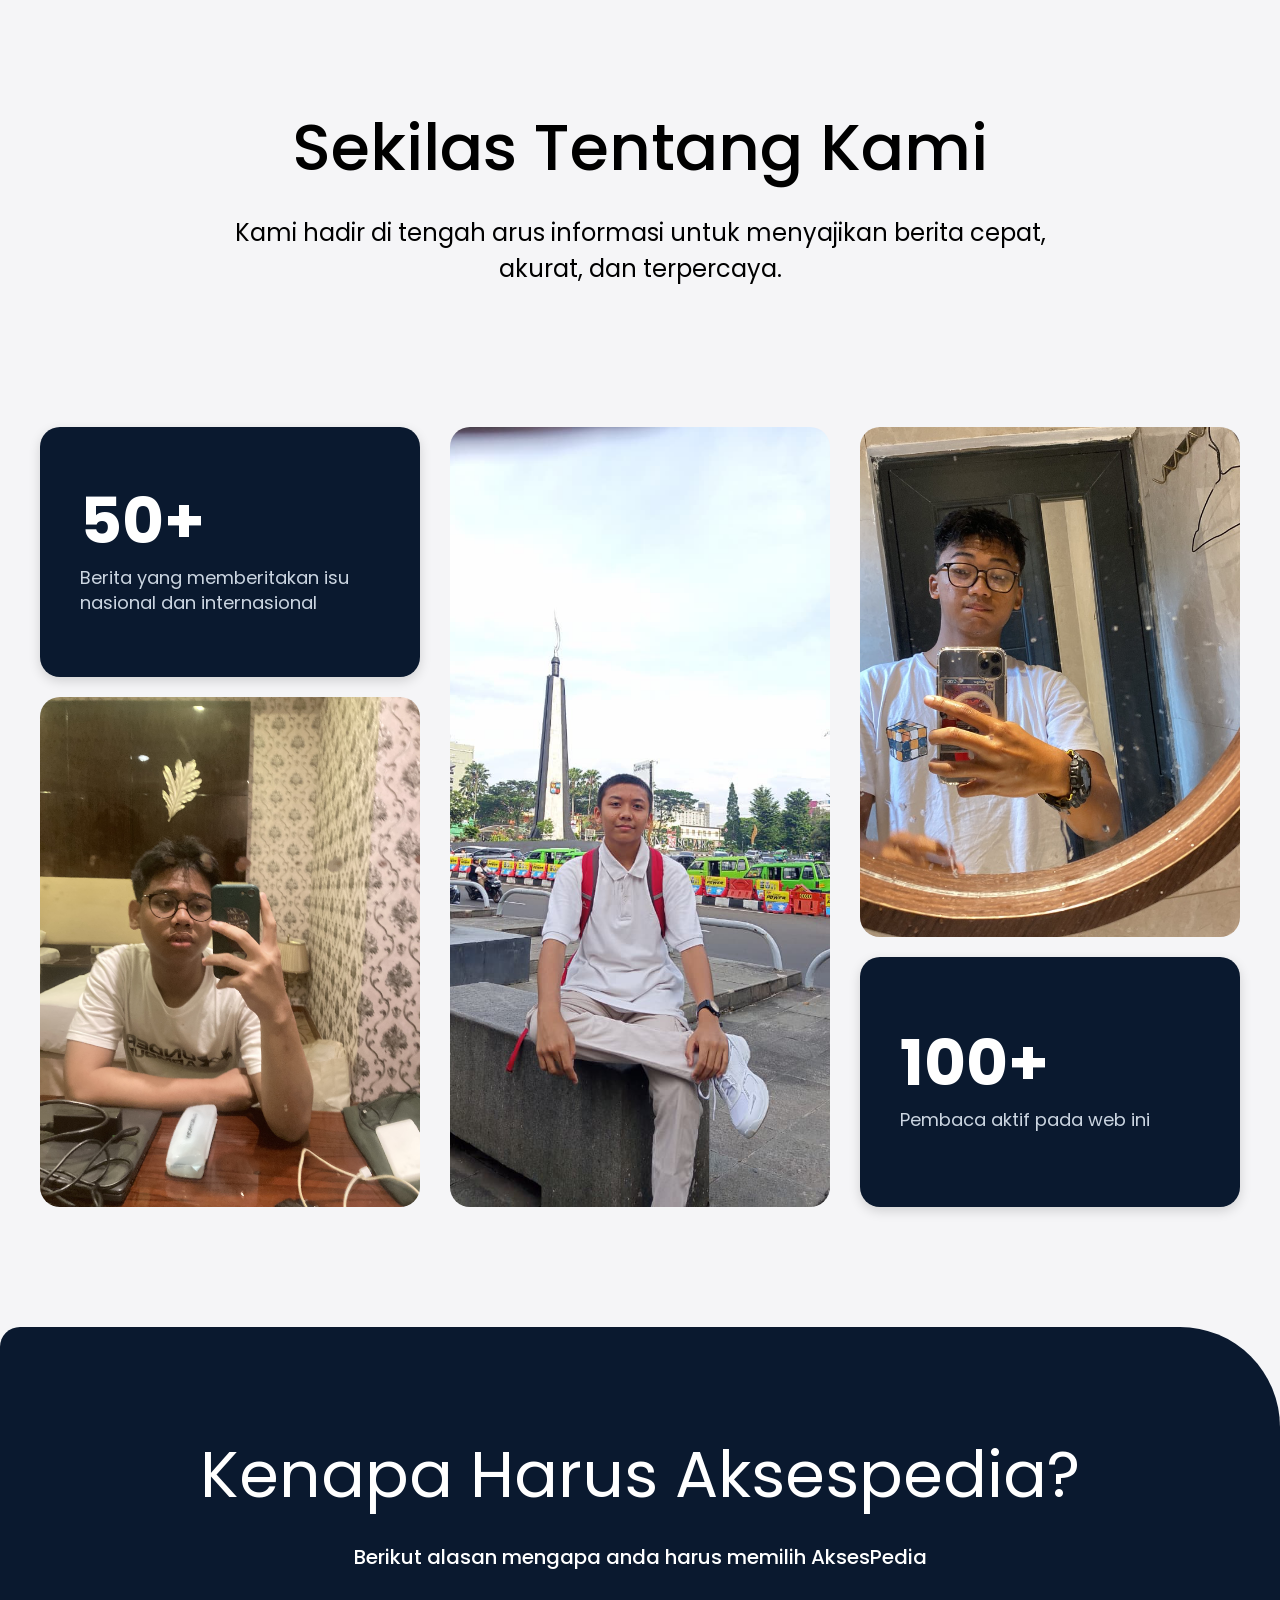
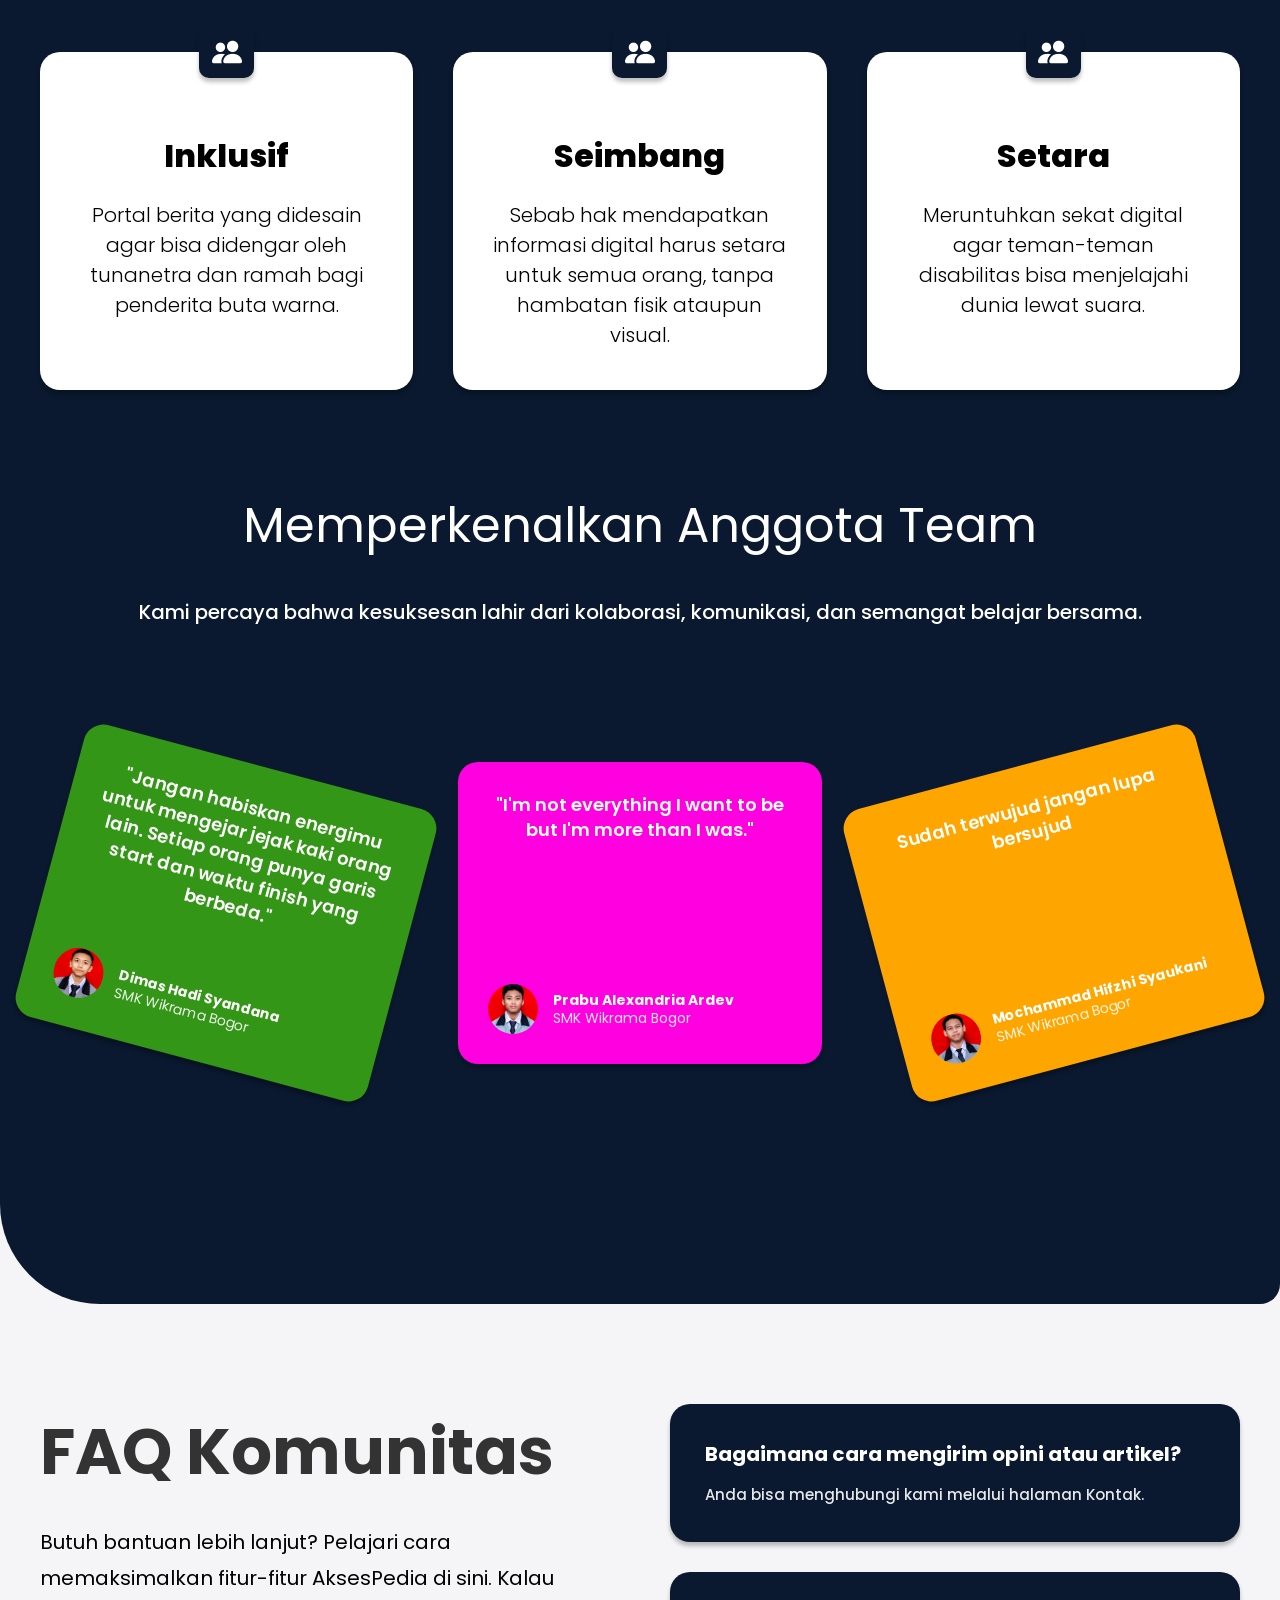
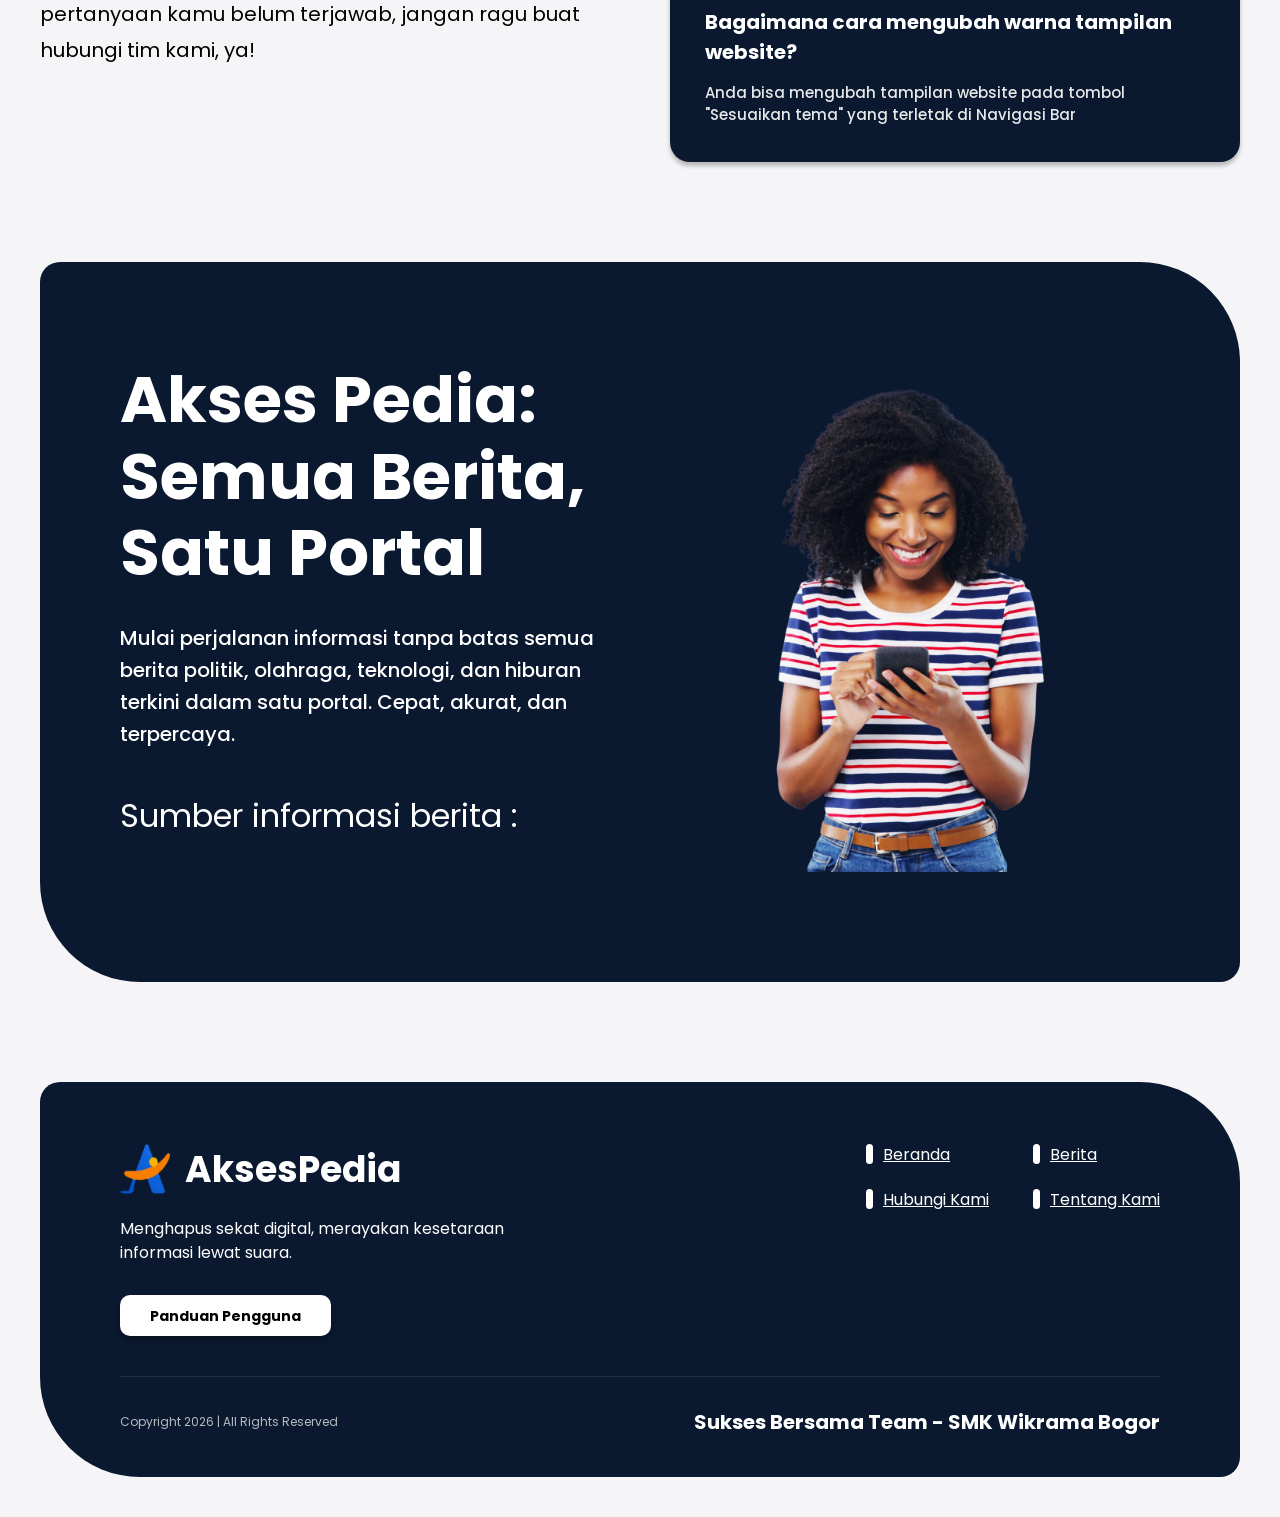
==== src/page/structure/about.html @ 5402512b "prabu-about" ====
<!DOCTYPE html>
<html lang="id">

<head>
    <meta name="viewport" content="width=device-width, initial-scale=1.0" />
    <meta charset="utf-8" />
    <title>Tentang Kami - AksesPedia</title>
    <meta name="viewport" content="width=device-width, initial-scale=1.0">

    <!-- Fonts -->
    <link rel="preconnect" href="https://fonts.googleapis.com">
    <link rel="preconnect" href="https://fonts.gstatic.com" crossorigin>
    <link href="https://fonts.googleapis.com/css2?family=Poppins:wght@300;400;500;600;700;800&display=swap" rel="stylesheet">
    <link rel="stylesheet" href="../../style/content/about.css" />
</head>

<body>

    <main class="about-container">

        <section class="hero-section">
            <h1 class="main-headline">Sekilas Tentang Kami</h1>
            <p class="main-tagline">Kami hadir di tengah arus informasi untuk menyajikan berita cepat, akurat, dan terpercaya.</p>
        </section>

        <!-- foto bento -->
    <div class="bento-grid">
        <div class="bento-item stat-card blue-bg card-50">
            <span class="stat-number">50+</span>
            <p class="stat-desc">Berita yang memberitakan isu nasional dan internasional</p>
         </div>

        <div class="bento-item img-card card-hifzhi">
            <img src="../../assets/hifzi-non-formal.png" alt="Foto Hifzhi">
        </div>

        <div class="bento-item img-card card-middle">
            <img src="../../assets/dimas-non-formal.png" alt="Foto Dimas">
        </div>

        <div class="bento-item img-card card-prabu">
            <img src="../../assets/prabu-non-formal.jpeg" alt="Foto Prabu">
        </div>

        <div class="bento-item stat-card blue-bg card-100">
            <span class="stat-number">100+</span>
            <p class="stat-desc">Pembaca aktif pada web ini</p>
        </div>
    </div>

        <!-- fitur -->
        <section class="features-section">
            <h2 class="section-title">Kenapa Harus Aksespedia?</h2>
            <p class="section-subtitle">Berikut alasan mengapa anda harus memilih AksesPedia</p>

            <div class="features-grid">
                <!-- Fitur 1 -->
                <article class="feature-card">
                    <div class="feature-icon icon-inclusif"></div>
                    <h3>Inklusif</h3>
                    <p>Portal berita yang didesain agar bisa didengar oleh tunanetra dan ramah bagi penderita buta
                        warna.</p>
                </article>

                <!-- Fitur 2 -->
                <article class="feature-card">
                    <div class="feature-icon icon-seimbang"></div>
                    <h3>Seimbang</h3>
                    <p>Sebab hak mendapatkan informasi digital harus setara untuk semua orang, tanpa hambatan fisik
                        ataupun visual.</p>
                </article>

                <!-- Fitur 3 -->
                <article class="feature-card">
                    <div class="feature-icon icon-setara"></div>
                    <h3>Setara</h3>
                    <p>Meruntuhkan sekat digital agar teman-teman disabilitas bisa menjelajahi dunia lewat suara.</p>
                </article>
            </div>

                <!-- post it notes -->
            <section class="team-quotes-section">
               <h2 class="quotes-heading">Memperkenalkan Anggota Team</h2>
                <p class="quotes-subheading">Kami percaya bahwa kesuksesan lahir dari kolaborasi, komunikasi, dan semangat
                belajar bersama.</p>

            <div class="quotes-container">
                <!-- Dimas -->
                <div class="quote-card card-green">
                    <p class="quote-text">"Jangan habiskan energimu untuk mengejar jejak kaki orang lain. Setiap orang
                        punya garis start dan waktu finish yang berbeda."</p>
                    <div class="profile-area">
                        <div class="circle-user">
                            <img src="../../assets/dimas-formal.png" alt="Foto Dimas Hadi Syandana">
                        </div>
                        <p class="profile-info"><strong>Dimas Hadi Syandana</strong><br><span>SMK Wikrama Bogor</span>
                        </p>
                    </div>
                </div>

                <!-- Prabu -->
                <div class="quote-card card-magenta">
                    <p class="quote-text">"I'm not everything I want to be but I'm more than I was."</p>
                    <div class="profile-area">
                        <div class="circle-user">
                            <img src="../../assets/prabu-formal.png" alt="Foto Prabu Alexandria Ardev">
                        </div>
                        <p class="profile-info"><strong>Prabu Alexandria Ardev</strong><br><span>SMK Wikrama
                                Bogor</span></p>
                    </div>
                </div>

                <!-- Hifzhi -->
                <div class="quote-card card-orange">
                    <p class="quote-text">Sudah terwujud jangan lupa bersujud</p>
                        <div class="profile-area">
                            <div class="circle-user">
                                 <img src="../../assets/hifzhi-formal.png" alt="Foto Mochammad Hifzhi Syaukani">
                            </div>
                            <p class="profile-info"><strong>Mochammad Hifzhi Syaukani</strong><br><span>SMK Wikrama Bogor</span></p>
                        </div>
                    </div>
                </div>
            </section>
        </section>

        <!-- FAQ -->
        <section class="faq-section">
            <div class="faq-intro">
                <h2 class="faq-title">FAQ Komunitas</h2>
                <p class="faq-desc">Butuh bantuan lebih lanjut? Pelajari cara memaksimalkan fitur-fitur AksesPedia di
                    sini. Kalau pertanyaan kamu belum terjawab, jangan ragu buat hubungi tim kami, ya!</p>
            </div>

            <div class="faq-list">
                <div class="faq-item">
                    <h3>Bagaimana cara mengirim opini atau artikel?</h3>
                    <p>Anda bisa menghubungi kami melalui halaman Kontak.</p>
                </div>
                <div class="faq-item">
                    <h3>Bagaimana cara mengubah warna tampilan website?</h3>
                    <p>Anda bisa mengubah tampilan website pada tombol "Sesuaikan tema" yang terletak di Navigasi Bar
                    </p>
                </div>
            </div>
        </section>

        <section class="cta-section">
            <div class="cta-content">
                <h2>Akses Pedia: Semua Berita, Satu Portal</h2>
                <p>Mulai perjalanan informasi tanpa batas semua berita politik, olahraga, teknologi, dan hiburan terkini
                    dalam satu portal. Cepat, akurat, dan terpercaya.</p>
                <p class="source-info">Sumber informasi berita :</p>
            </div>
            <div class="cta-image">
                <img class="image-woman-phone" src="../../assets/image.png" alt="Ilustrasi wanita memegang handphone">
            </div>
        </section>

        <!-- footer -->
        <footer class="footer-section">
            <div class="footer-top">
                <div class="footer-brand">
                    <div class="brand-title">
                        <img class="footer-logo" src="../../assets/logo/logo.png" alt="Logo AksesPedia">
                        <span>AksesPedia</span>
                    </div>
                    <p class="brand-tagline">Menghapus sekat digital, merayakan kesetaraan informasi lewat suara.</p>

                    <div class="guide-box">
                        <span class="guide-text">Panduan Pengguna</span>
                    </div>
                </div>

                <nav class="footer-links" aria-label="Footer Navigation">
                    <div class="link-item"><span class="bullet"></span><a href="#">Beranda</a></div>
                    <div class="link-item"><span class="bullet"></span><a href="#">Berita</a></div>
                    <div class="link-item"><span class="bullet"></span><a href="#">Hubungi Kami</a></div>
                    <div class="link-item"><span class="bullet"></span><a href="#">Tentang Kami</a></div>
                </nav>
            </div>

            <div class="footer-bottom">
                <p>Copyright 2026 | All Rights Reserved</p>
                <p class="school-tag">Sukses Bersama Team - SMK Wikrama Bogor</p>
            </div>
        </footer>

    </main>

</body>

</html>
---- src/style/content/about.css ----
* {
  box-sizing: border-box;
  margin: 0;
  padding: 0;
}

html,
body {
  font-family: "Poppins", sans-serif;
  background-color: #f5f5f7;
  color: #333333;
  overflow-x: hidden;
  scroll-behavior: smooth;
}

img {
  max-width: 100%;
  height: auto;
  display: block;
}


.about-container {
  width: 100%;
  max-width: 1440px;
  margin: 0 auto;
  padding: 0 40px;
  position: relative;
}

.hero-section {
  padding: 100px 0 60px;
  text-align: center;
}

.main-headline {
  font-size: 64px;
  font-weight: 500;
  color: #000000;
  margin-bottom: 20px;
}

.main-tagline {
  font-size: 24px;
  font-weight: 400;
  color: #000000;
  max-width: 850px;
  margin: 0 auto 60px;
  line-height: 1.5;
}

/* bento */

.team-intro-text {
  text-align: center;
  margin-bottom: 40px;
}

.team-intro-text h2 {
  font-size: 36px;
  font-weight: 600;
  color: #0a192f;
  line-height: 1.4;
}

.bento-item {
  border-radius: 20px;
  overflow: hidden;
  width: 100%;
  height: 100%;
}

.blue-bg {
  background-color: #0a192f;
  color: #ffffff;
}

.stat-card {
  display: flex;
  flex-direction: column;
  justify-content: center;
  gap: 12px;
  padding: 40px;
  box-shadow: 0px 4px 12px rgba(0, 0, 0, 0.15);
}

.stat-number {
  font-size: 64px;
  font-weight: 700;
  line-height: 1;
}

.stat-desc {
  font-size: 18px;
  font-weight: 400;
  line-height: 1.4;
  color: #cbd5e1;
}

.img-card img {
  width: 100%;
  height: 100%;
  object-fit: cover;
  display: block;
}

.bento-grid {
  display: grid;
  grid-template-columns: 1fr;
  gap: 20px;
  padding: 20px 0;
  max-width: 500px;
  margin: 0 auto 80px;
}

.bento-grid .bento-item {
  height: auto;
  min-height: 250px;
}

@media (min-width: 1024px) {
  .bento-grid {
    grid-template-columns: repeat(3, 1fr);
    grid-auto-rows: 240px; 
    gap: 30px;
    max-width: 1240px;
    margin: 0 auto 100px;
  }

  .card-50 {
    grid-column: 1;
    grid-row: 1;
  }

  .card-hifzhi {
    grid-column: 1;
    grid-row: 2 / span 2;
  }

  .card-middle {
    grid-column: 2;
    grid-row: 1 / span 3;
  }

  .card-prabu {
    grid-column: 3;
    grid-row: 1 / span 2;
    max-width: 395px;
    height: 377px;
  }

  .card-100 {
    grid-column: 3;
    grid-row: 2 / span 2;
    max-width: 395px;
    margin-top: auto; 
  }
}

.features-section {
  background-color: #0a192f;
  margin-left: -40px;
  margin-right: -40px;
  padding: 100px 40px;
  height: auto;
  color: #ffffff;
  text-align: center;
  border-radius: 20px 100px 20px 100px;
}

.section-title {
  font-size: 64px;
  font-weight: 400;
  margin-bottom: 20px;
}

.section-subtitle {
  font-size: 20px;
  font-weight: 500;
  margin-bottom: 80px;
}

.features-grid {
  display: grid;
  grid-template-columns: repeat(3, 1fr);
  gap: 40px;
  max-width: 1240px;
  margin: 0 auto;
}

.feature-card {
  background-color: #ffffff;
  color: #000000;
  border-radius: 20px;
  padding: 80px 40px 40px;
  position: relative;
  box-shadow: 0px 4px 4px rgba(0, 0, 0, 0.25);
}

.feature-icon {
  position: absolute;
  top: -26px;
  left: calc(50% - 27.5px);
  width: 55px;
  height: 52px;
  background-color: #0a192f;
  border-radius: 10px;
  box-shadow: 0px 4px 4px rgba(0, 0, 0, 0.25);
  background-image: url("../../assets/logo/people-logo.png");
  background-position: center;
  background-repeat: no-repeat;
  background-size: 30px 30px;
}

.feature-card h3 {
  font-size: 32px;
  font-weight: 800;
  margin-bottom: 20px;
}

.feature-card p {
  font-size: 20px;
  font-weight: 300;
  line-height: 1.5;
}

/* post it notes */
.team-quotes-section {
  padding: 100px 0;
  text-align: center;
}

.quotes-heading {
  font-size: 48px;
  font-weight: 400;
  margin-bottom: 20px;
}

.quotes-subheading {
  font-size: 20px;
  font-weight: 500;
  color: #ffffff;
  background-color: #0a192f;
  padding: 15px 30px;
  display: inline-block;
  border-radius: 10px;
  margin-bottom: 80px;
}

.quotes-container {
  display: flex;
  justify-content: center;
  gap: 50px;
  flex-wrap: wrap;
  padding: 40px 0;
}

.quote-card {
  width: 364px;
  height: 302px;
  border-radius: 20px;
  padding: 30px;
  box-shadow: 0px 4px 4px rgba(0, 0, 0, 0.25);
  display: flex;
  flex-direction: column;
  justify-content: space-between;
  color: #ffffff;
}

.card-green {
  background-color: #349616;
  transform: rotate(15deg);
}
.card-magenta {
  background-color: #ff00e1;
  transform: none;
}
.card-orange {
  background-color: #ffa500;
  transform: rotate(-15deg);
}

.quote-text {
  font-size: 18px;
  font-weight: 600;
  line-height: 1.4;
}

.profile-area {
  display: flex;
  align-items: center;
  gap: 15px;
  text-align: left;
}

.circle-user {
  width: 50px;
  height: 50px;
  border-radius: 50%;
  overflow: hidden;
  flex-shrink: 0;
}

.circle-user img {
  width: 100%;
  height: 100%;
  object-fit: cover;
}

.profile-info {
  font-size: 14px;
  line-height: 1.3;
}

.profile-info strong {
  font-weight: 700;
}
.profile-info span {
  font-weight: 400;
  opacity: 0.9;
}




.faq-section {
  display: grid;
  grid-template-columns: 1fr 1fr;
  gap: 60px;
  padding: 100px 0;
  align-items: start;
}

.faq-title {
  font-size: 64px;
  font-weight: 700;
  margin-bottom: 25px;
}

.faq-desc {
  font-size: 20px;
  font-weight: 400;
  color: #010101;
  line-height: 1.8;
}

.faq-list {
  display: flex;
  flex-direction: column;
  gap: 30px;
}

.faq-item {
  background-color: #0a192f;
  color: #ffffff;
  padding: 35px;
  border-radius: 20px;
  box-shadow: 0px 4px 4px rgba(0, 0, 0, 0.25);
}

.faq-item h3 {
  font-size: 20px;
  font-weight: 700;
  margin-bottom: 15px;
}

.faq-item p {
  font-size: 15px;
  font-weight: 500;
  opacity: 0.9;
  line-height: 1.5;
}

.cta-section {
  background-color: #0a192f;
  color: #ffffff;
  border-radius: 20px 100px 20px 100px;
  padding: 60px 80px;
  display: flex;
  align-items: center;
  justify-content: space-between;
  margin-bottom: 100px;
  gap: 40px;
}

.cta-content {
  flex: 1;
}

.cta-content h2 {
  font-size: 64px;
  font-weight: 700;
  margin-bottom: 30px;
  line-height: 1.2;
}

.cta-content p {
  font-size: 20px;
  font-weight: 500;
  line-height: 1.6;
  margin-bottom: 40px;
}

.source-info {
  font-size: 32px !important;
  font-weight: 400 !important;
}

.cta-image {
  flex-shrink: 0;
}

.image-woman-phone {
  width: 500px;
  height: 600px;
  object-fit: contain;
}

.footer-section {
  background-color: #0a192f;
  color: #ffffff;
  border-radius: 20px 100px 20px 100px;
  padding: 60px 80px 40px;
  margin-bottom: 40px;
}

.footer-top {
  display: flex;
  justify-content: space-between;
  align-items: flex-start;
  border-bottom: 1px solid rgba(255, 255, 255, 0.1);
  padding-bottom: 40px;
  margin-bottom: 30px;
  gap: 40px;
}

.footer-brand {
  max-width: 400px;
}

.brand-title {
  display: flex;
  align-items: center;
  gap: 15px;
  font-size: 36px;
  font-weight: 700;
  margin-bottom: 20px;
}

.footer-logo {
  width: 50px;
  height: 50px;
}

.brand-tagline {
  font-size: 16px;
  font-weight: 400;
  line-height: 1.5;
  margin-bottom: 30px;
}

.guide-box {
  background-color: #ffffff;
  color: #000000;
  padding: 8px 30px;
  border-radius: 10px;
  display: inline-block;
  box-shadow: 0px 4px 4px rgba(0, 0, 0, 0.25);
}

.guide-text {
  font-size: 14px;
  font-weight: 700;
}

.footer-links {
  display: grid;
  grid-template-columns: 1fr 1fr;
  gap: 20px 40px;
}

.link-item {
  display: flex;
  align-items: center;
  gap: 10px;
}

.bullet {
  width: 7px;
  height: 20px;
  background-color: #ffffff;
  border-radius: 5px;
  display: inline-block;
}

.footer-links a {
  color: #ffffff;
  text-decoration: underline;
  font-size: 16px;
  font-weight: 400;
  transition: opacity 0.2s;
}

.footer-links a:hover {
  opacity: 0.8;
}

.footer-bottom {
  display: flex;
  justify-content: space-between;
  align-items: center;
  font-size: 12px;
  font-weight: 400;
  color: rgba(255, 255, 255, 0.7);
}

.school-tag {
  font-size: 20px;
  font-weight: 700;
  color: #ffffff;
}

@media (max-width: 1024px) {
  .main-headline {
    font-size: 48px;
  }
  .section-title,
  .cta-content h2,
  .faq-title {
    font-size: 44px;
  }

  .features-grid {
    grid-template-columns: 1fr;
    gap: 60px;
  }
  .faq-section {
    grid-template-columns: 1fr;
    gap: 40px;
  }

  .cta-section {
    flex-direction: column;
    text-align: center;
    padding: 40px;
  }
  .image-woman-phone {
    width: 100%;
    max-width: 400px;
    height: auto;
  }

  .quotes-container {
    gap: 30px;
  }
  .quote-card {
    transform: none !important; 
  } 
}

@media (max-width: 768px) {
  .about-container {
    padding: 0 20px;
  }
  .hero-section {
    padding: 60px 0 30px;
  }

  .main-headline {
    font-size: 36px;
  }
  .main-tagline {
    font-size: 18px;
    margin-bottom: 40px;
  }

  .stat-number {
    font-size: 48px;
  }
  .stat-desc {
    font-size: 16px;
  }

  .section-title,
  .cta-content h2,
  .faq-title {
    font-size: 32px;
  }
  .team-intro-text h2 {
    font-size: 24px;
  }

  .quotes-heading {
    font-size: 28px;
  }
  .quotes-subheading {
    font-size: 16px;
  }

  .quote-card {
    width: 100%;
    height: auto;
    min-height: 250px;
  }

  .footer-top {
    flex-direction: column;
    align-items: stretch;
  }
  .footer-links {
    grid-template-columns: 1fr;
  }
  .footer-bottom {
    flex-direction: column;
    text-align: center;
    gap: 15px;
  }

  .cta-section,
  .footer-section {
    border-radius: 20px 50px 20px 50px;
    padding: 40px 20px;
  }
}
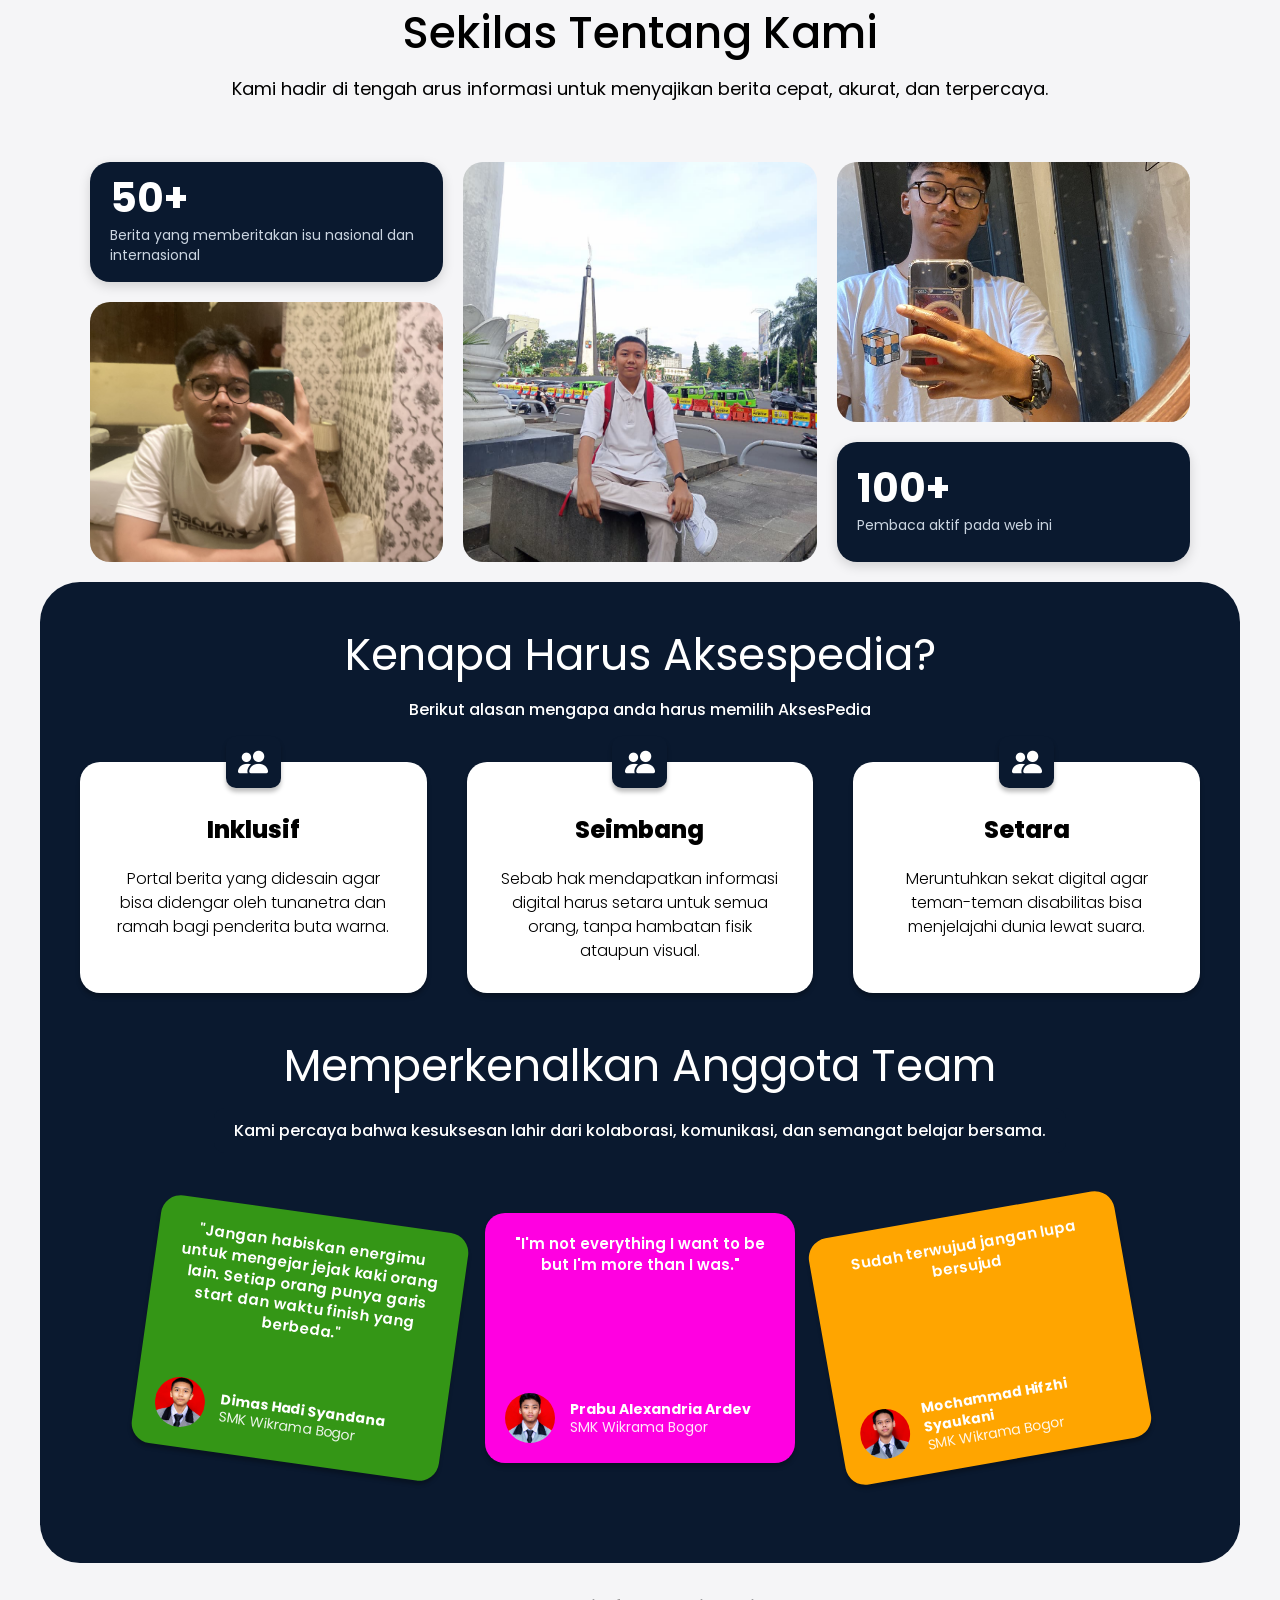
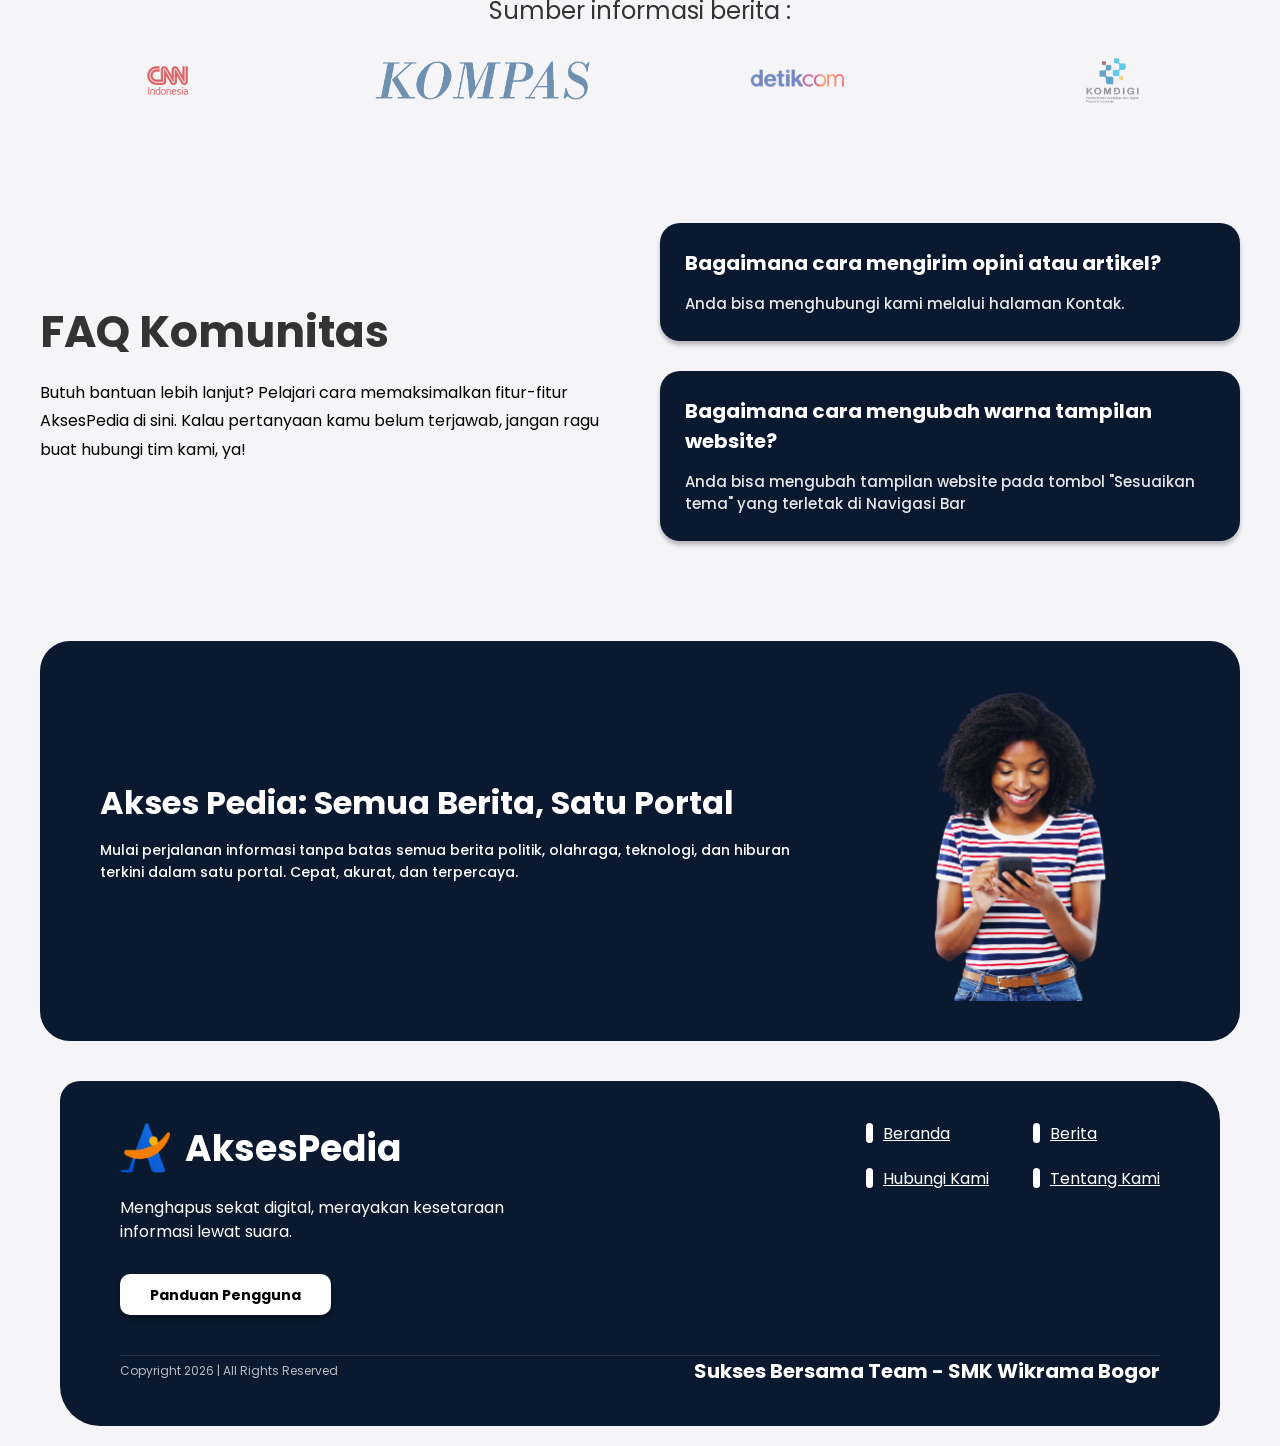
==== commit eb1f74f0: "revisi" ====
--- a/src/page/structure/about.html
+++ b/src/page/structure/about.html
@@ -1,5 +1,6 @@
 <!DOCTYPE html>
 <html lang="id">
+
 
 <head>
     <meta name="viewport" content="width=device-width, initial-scale=1.0" />
@@ -7,21 +8,27 @@
     <title>Tentang Kami - AksesPedia</title>
     <meta name="viewport" content="width=device-width, initial-scale=1.0">
 
+
     <!-- Fonts -->
     <link rel="preconnect" href="https://fonts.googleapis.com">
     <link rel="preconnect" href="https://fonts.gstatic.com" crossorigin>
     <link href="https://fonts.googleapis.com/css2?family=Poppins:wght@300;400;500;600;700;800&display=swap" rel="stylesheet">
+    <link rel="stylesheet" href="https://cdn.jsdelivr.net/npm/swiper@11/swiper-bundle.min.css" />
     <link rel="stylesheet" href="../../style/content/about.css" />
 </head>
 
+
 <body>
 
+
     <main class="about-container">
+
 
         <section class="hero-section">
             <h1 class="main-headline">Sekilas Tentang Kami</h1>
             <p class="main-tagline">Kami hadir di tengah arus informasi untuk menyajikan berita cepat, akurat, dan terpercaya.</p>
         </section>
+
 
         <!-- foto bento -->
     <div class="bento-grid">
@@ -30,28 +37,34 @@
             <p class="stat-desc">Berita yang memberitakan isu nasional dan internasional</p>
          </div>
 
+
         <div class="bento-item img-card card-hifzhi">
             <img src="../../assets/hifzi-non-formal.png" alt="Foto Hifzhi">
         </div>
 
+
         <div class="bento-item img-card card-middle">
             <img src="../../assets/dimas-non-formal.png" alt="Foto Dimas">
         </div>
 
+
         <div class="bento-item img-card card-prabu">
             <img src="../../assets/prabu-non-formal.jpeg" alt="Foto Prabu">
         </div>
+
 
         <div class="bento-item stat-card blue-bg card-100">
             <span class="stat-number">100+</span>
             <p class="stat-desc">Pembaca aktif pada web ini</p>
         </div>
     </div>
+
 
         <!-- fitur -->
         <section class="features-section">
             <h2 class="section-title">Kenapa Harus Aksespedia?</h2>
             <p class="section-subtitle">Berikut alasan mengapa anda harus memilih AksesPedia</p>
+
 
             <div class="features-grid">
                 <!-- Fitur 1 -->
@@ -62,6 +75,7 @@
                         warna.</p>
                 </article>
 
+
                 <!-- Fitur 2 -->
                 <article class="feature-card">
                     <div class="feature-icon icon-seimbang"></div>
@@ -70,6 +84,7 @@
                         ataupun visual.</p>
                 </article>
 
+
                 <!-- Fitur 3 -->
                 <article class="feature-card">
                     <div class="feature-icon icon-setara"></div>
@@ -78,11 +93,13 @@
                 </article>
             </div>
 
+
                 <!-- post it notes -->
             <section class="team-quotes-section">
                <h2 class="quotes-heading">Memperkenalkan Anggota Team</h2>
                 <p class="quotes-subheading">Kami percaya bahwa kesuksesan lahir dari kolaborasi, komunikasi, dan semangat
                 belajar bersama.</p>
+
 
             <div class="quotes-container">
                 <!-- Dimas -->
@@ -98,6 +115,7 @@
                     </div>
                 </div>
 
+
                 <!-- Prabu -->
                 <div class="quote-card card-magenta">
                     <p class="quote-text">"I'm not everything I want to be but I'm more than I was."</p>
@@ -110,6 +128,7 @@
                     </div>
                 </div>
 
+
                 <!-- Hifzhi -->
                 <div class="quote-card card-orange">
                     <p class="quote-text">Sudah terwujud jangan lupa bersujud</p>
@@ -123,6 +142,46 @@
                 </div>
             </section>
         </section>
+        
+
+        <section class="source-info-section">
+            <p class="source-info">Sumber informasi berita :</p>
+            
+            <!-- Swiper -->
+            <div class="swiper logo-swiper">
+                <div class="swiper-wrapper">
+                   
+                    <div class="swiper-slide">
+                        <img src="../../assets/logo/komdigi.png" alt="Logo Komdigi">
+                    </div>
+        
+                    <div class="swiper-slide">
+                        <img src="../../assets/logo/cnn.png" alt="Logo CNN">
+                    </div>
+                    
+                    <div class="swiper-slide">
+                        <img src="../../assets/logo/kompas.png" alt="Logo Kompas">
+                    </div>
+                   
+                    <div class="swiper-slide">
+                        <img src="../../assets/logo/detik.png" alt="Logo Detik">
+                    </div>
+                    <div class="swiper-slide">
+                        <img src="../../assets/logo/komdigi.png" alt="Logo Komdigi">
+                    </div>
+                    <div class="swiper-slide">
+                        <img src="../../assets/logo/cnn.png" alt="Logo CNN">
+                    </div>
+                    <div class="swiper-slide">
+                        <img src="../../assets/logo/kompas.png" alt="Logo Kompas">
+                    </div>
+                    <div class="swiper-slide">
+                        <img src="../../assets/logo/detik.png" alt="Logo Detik">
+                    </div>
+                </div>
+            </div>
+        </section>
+
 
         <!-- FAQ -->
         <section class="faq-section">
@@ -132,6 +191,7 @@
                     sini. Kalau pertanyaan kamu belum terjawab, jangan ragu buat hubungi tim kami, ya!</p>
             </div>
 
+
             <div class="faq-list">
                 <div class="faq-item">
                     <h3>Bagaimana cara mengirim opini atau artikel?</h3>
@@ -144,18 +204,19 @@
                 </div>
             </div>
         </section>
+
 
         <section class="cta-section">
             <div class="cta-content">
                 <h2>Akses Pedia: Semua Berita, Satu Portal</h2>
                 <p>Mulai perjalanan informasi tanpa batas semua berita politik, olahraga, teknologi, dan hiburan terkini
                     dalam satu portal. Cepat, akurat, dan terpercaya.</p>
-                <p class="source-info">Sumber informasi berita :</p>
             </div>
             <div class="cta-image">
                 <img class="image-woman-phone" src="../../assets/image.png" alt="Ilustrasi wanita memegang handphone">
             </div>
         </section>
+
 
         <!-- footer -->
         <footer class="footer-section">
@@ -167,10 +228,12 @@
                     </div>
                     <p class="brand-tagline">Menghapus sekat digital, merayakan kesetaraan informasi lewat suara.</p>
 
+
                     <div class="guide-box">
                         <span class="guide-text">Panduan Pengguna</span>
                     </div>
                 </div>
+
 
                 <nav class="footer-links" aria-label="Footer Navigation">
                     <div class="link-item"><span class="bullet"></span><a href="#">Beranda</a></div>
@@ -180,14 +243,42 @@
                 </nav>
             </div>
 
+
             <div class="footer-bottom">
                 <p>Copyright 2026 | All Rights Reserved</p>
                 <p class="school-tag">Sukses Bersama Team - SMK Wikrama Bogor</p>
             </div>
         </footer>
 
+
     </main>
-
+    <script src="https://cdn.jsdelivr.net/npm/swiper@11/swiper-bundle.min.js"></script>
+    <script>
+        const swiper = new Swiper('.logo-swiper', {
+            loop: true,
+            allowTouchMove: false, 
+            autoplay: {
+                delay: 0, 
+                disableOnInteraction: false,
+            },
+            speed: 5000, 
+            breakpoints: {
+                320: {
+                    slidesPerView: 2,
+                    spaceBetween: 30
+                },
+                768: {
+                    slidesPerView: 3,
+                    spaceBetween: 40
+                },
+                1024: {
+                    slidesPerView: 4,
+                    spaceBetween: 60
+                }
+            }
+        });
+    </script>
 </body>
 
+
 </html>
--- a/src/style/content/about.css
+++ b/src/style/content/about.css
@@ -521,105 +521,267 @@
   color: #ffffff;
 }
 
-@media (max-width: 1024px) {
+.source-info-section {
+  width: 100%;
+  max-width: 1200px;
+  margin: 0 auto;
+  text-align: center; 
+  padding: 30px 0 10px; 
+}
+
+.source-info {
+  font-size: 16px;
+  font-weight: 500;
+  color: #333333; 
+  margin-bottom: 20px;
+}
+
+.logo-section-container {
+  width: 100%;
+  max-width: 1200px;
+  margin: 0 auto;
+  text-align: center;
+  padding: 20px 0;
+}
+
+.logo-swiper {
+  width: 100%;
+  padding: 10px 0;
+  overflow: hidden; 
+}
+
+.logo-swiper .swiper-slide {
+  display: flex;
+  justify-content: center;
+  align-items: center;
+  opacity: 0.6;
+  transition: opacity 0.3s ease;
+}
+
+.logo-swiper .swiper-slide:hover {
+  opacity: 1;
+}
+
+.logo-swiper .swiper-slide img {
+  max-height: 45px; 
+  width: auto;
+  object-fit: contain;
+}
+
+@media (min-width: 1024px) {
+  .viewport-section {
+    height: 100vh;
+    min-height: 100vh;
+    display: flex;
+    flex-direction: column;
+    justify-content: center;
+    align-items: center;
+    padding: 40px !important; 
+    box-sizing: border-box;
+    overflow: hidden; 
+  }
+
+  .hero-section {
+    padding: 0 0 20px 0; 
+  }
+
   .main-headline {
-    font-size: 48px;
-  }
-  .section-title,
-  .cta-content h2,
+    font-size: 44px; 
+    margin-bottom: 10px;
+  }
+
+  .main-tagline {
+    font-size: 18px; 
+    margin-bottom: 20px;
+  }
+
+  .bento-grid {
+    grid-template-columns: repeat(3, 1fr);
+    grid-auto-rows: 120px;
+    gap: 20px;
+    max-width: 1100px;
+    margin: 0 auto;
+  }
+
+  .bento-grid .bento-item {
+    min-height: auto; 
+  }
+
+  .stat-card {
+    padding: 20px; 
+    gap: 8px;
+  }
+
+  .stat-number {
+    font-size: 40px; 
+  }
+
+  .stat-desc {
+    font-size: 14px;
+  }
+
+  .card-50 { grid-column: 1; grid-row: 1; }
+  .card-hifzhi { grid-column: 1; grid-row: 2 / span 2; }
+  .card-middle { grid-column: 2; grid-row: 1 / span 3; }
+  .card-prabu { 
+    grid-column: 3; 
+    grid-row: 1 / span 2; 
+    max-width: 100%; 
+    height: 100%; 
+  }
+  .card-100 { 
+    grid-column: 3; 
+    grid-row: 3; 
+    max-width: 100%; 
+    margin-top: 0; 
+  }
+
+  .features-section {
+    margin-left: 0;
+    margin-right: 0;
+    padding: 40px !important;
+    border-radius: 40px; 
+  }
+
+  .section-title {
+    font-size: 44px; 
+    margin-bottom: 10px;
+  }
+
+  .section-subtitle {
+    font-size: 16px;
+    margin-bottom: 40px; 
+  }
+
+  .feature-card {
+    padding: 50px 30px 30px; 
+  }
+
+  .feature-card h3 {
+    font-size: 24px;
+  }
+
+  .feature-card p {
+    font-size: 16px;
+  }
+
+  .team-quotes-section {
+    padding: 40px 0 !important;
+  }
+
+  .quotes-heading {
+    font-size: 44px;
+    margin-bottom: 10px;
+  }
+
+  .quotes-subheading {
+    font-size: 16px;
+    margin-bottom: 40px; 
+    padding: 10px 20px;
+  }
+
+  .quotes-container {
+    gap: 30px;
+    padding: 20px 0;
+  }
+
+  .quote-card {
+    width: 310px; 
+    height: 250px; 
+    padding: 20px;
+  }
+  .card-green { transform: rotate(8deg); }
+  .card-magenta { transform: none; }
+  .card-orange { transform: rotate(-10deg); }
+
+  .quote-text {
+    font-size: 15px;
+  }
+
+  .faq-section {
+    grid-template-columns: 1fr 1fr;
+    gap: 40px;
+    align-items: center;
+    max-width: 1240px;
+    margin: 0 auto;
+  }
+
   .faq-title {
     font-size: 44px;
-  }
-
-  .features-grid {
-    grid-template-columns: 1fr;
-    gap: 60px;
-  }
-  .faq-section {
-    grid-template-columns: 1fr;
-    gap: 40px;
+    margin-bottom: 15px;
+  }
+
+  .faq-desc {
+    font-size: 16px;
+  }
+
+  .faq-item {
+    padding: 25px;
   }
 
   .cta-section {
-    flex-direction: column;
-    text-align: center;
-    padding: 40px;
-  }
+  background-color: #0a192f;
+  color: #ffffff;
+  border-radius: 30px; 
+  padding: 40px 60px;
+  display: flex;
+  align-items: center;
+  justify-content: space-between;
+  gap: 40px;
+  max-width: 1240px;
+  width: 100%;
+  margin: 0 auto 40px;
+}
+
+  .cta-content h2 {
+    font-size: 44px;
+    margin-bottom: 20px;
+  }
+
+  .cta-content p {
+    font-size: 16px;
+    margin-bottom: 20px;
+  }
+
+  .source-info {
+    font-size: 24px !important;
+  }
+
+  
   .image-woman-phone {
+  width: auto;
+  height: 320px; 
+  object-fit: contain;
+  }
+
+  .cta-content h2 {
+  font-size: 32px;
+  margin-bottom: 15px;
+  line-height: 1.3;
+  }
+
+  .cta-content p {
+  font-size: 14px;
+  margin-bottom: 15px;
+  }
+
+  .footer-section {
+  background-color: #0a192f;
+  color: #ffffff;
+  max-width: 1200px;       
+  width: calc(100% - 40px); 
+  margin: 0 auto 20px;      
+  border-radius: 20px 40px 20px 40px; 
+  padding: 40px 60px;
+  box-sizing: border-box;
+  }
+
+  .footer-top {
     width: 100%;
-    max-width: 400px;
-    height: auto;
-  }
-
-  .quotes-container {
-    gap: 30px;
-  }
-  .quote-card {
-    transform: none !important; 
-  } 
-}
-
-@media (max-width: 768px) {
-  .about-container {
-    padding: 0 20px;
-  }
-  .hero-section {
-    padding: 60px 0 30px;
-  }
-
-  .main-headline {
-    font-size: 36px;
-  }
-  .main-tagline {
-    font-size: 18px;
-    margin-bottom: 40px;
-  }
-
-  .stat-number {
-    font-size: 48px;
-  }
-  .stat-desc {
-    font-size: 16px;
-  }
-
-  .section-title,
-  .cta-content h2,
-  .faq-title {
-    font-size: 32px;
-  }
-  .team-intro-text h2 {
-    font-size: 24px;
-  }
-
-  .quotes-heading {
-    font-size: 28px;
-  }
-  .quotes-subheading {
-    font-size: 16px;
-  }
-
-  .quote-card {
+    margin-bottom: 0;
+  }
+  
+  .footer-bottom {
     width: 100%;
-    height: auto;
-    min-height: 250px;
-  }
-
-  .footer-top {
-    flex-direction: column;
-    align-items: stretch;
-  }
-  .footer-links {
-    grid-template-columns: 1fr;
-  }
-  .footer-bottom {
-    flex-direction: column;
-    text-align: center;
-    gap: 15px;
-  }
-
-  .cta-section,
-  .footer-section {
-    border-radius: 20px 50px 20px 50px;
-    padding: 40px 20px;
   }
 }
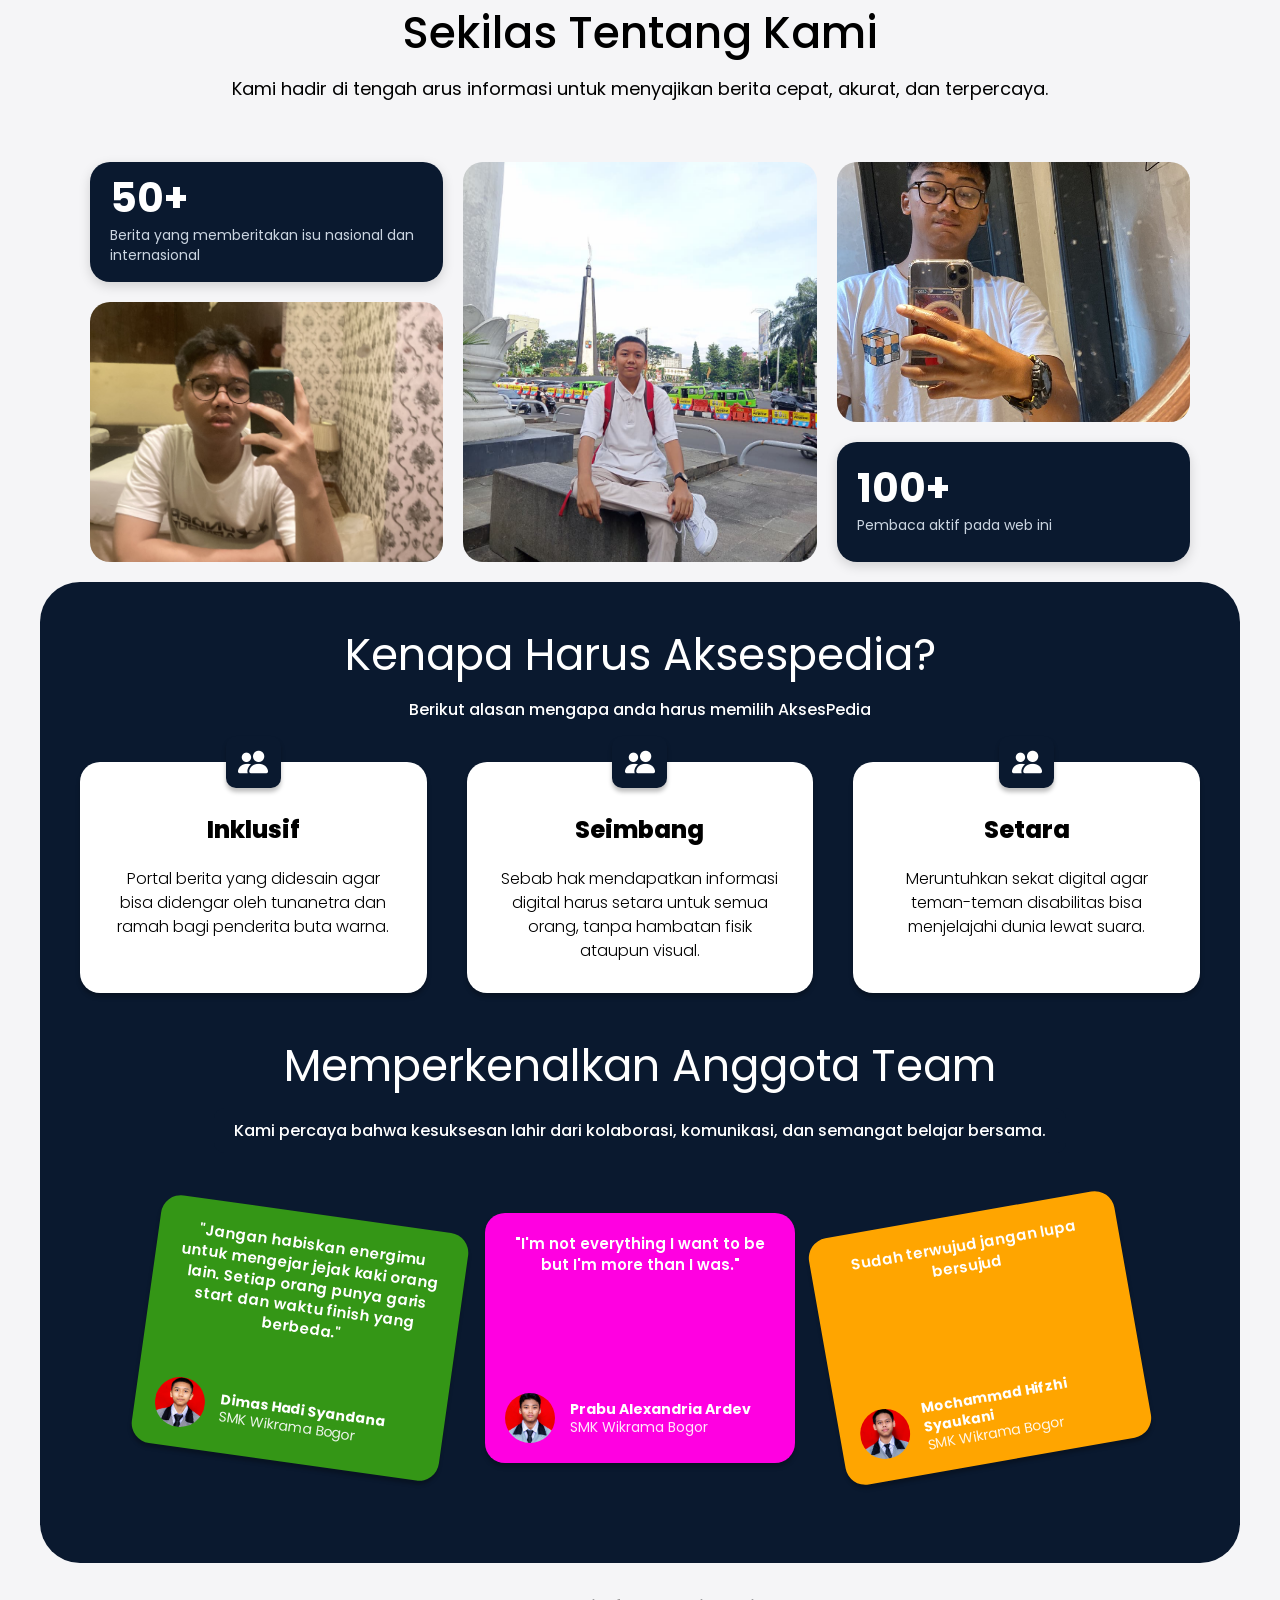
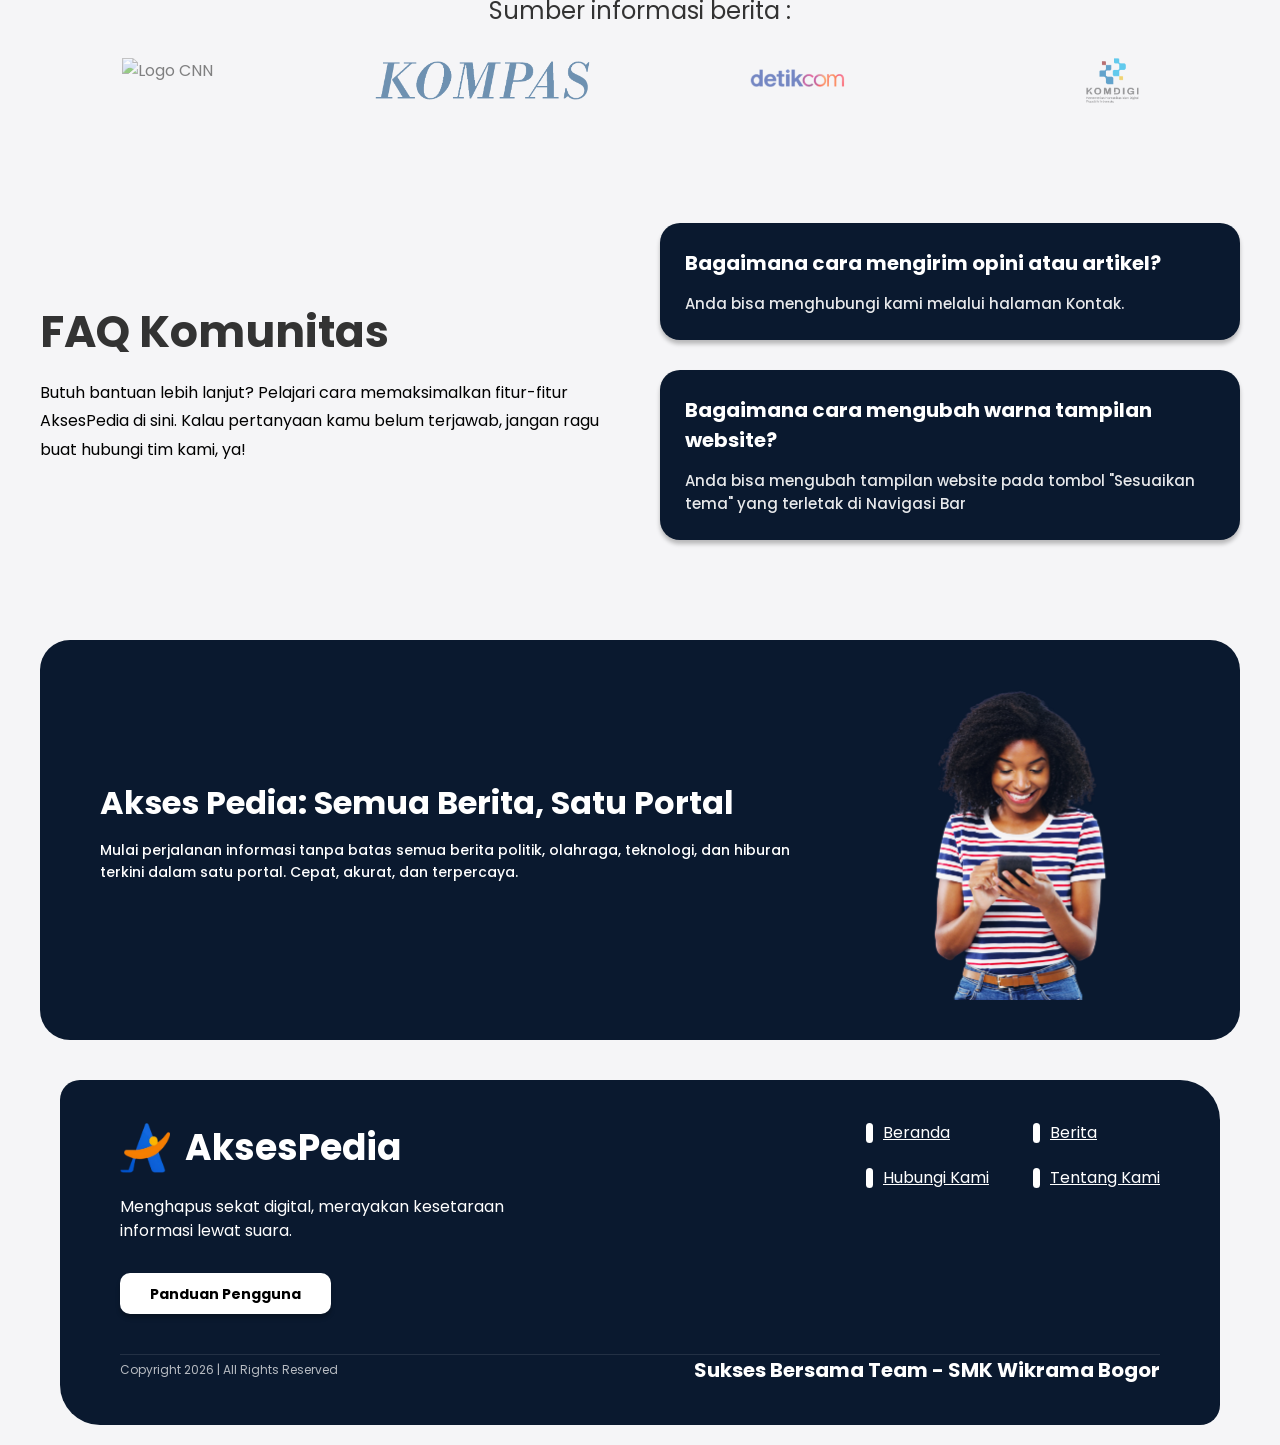
==== commit 6f82704a: "revisi" ====
--- a/src/page/structure/about.html
+++ b/src/page/structure/about.html
@@ -168,9 +168,6 @@
                     </div>
                     <div class="swiper-slide">
                         <img src="../../assets/logo/komdigi.png" alt="Logo Komdigi">
-                    </div>
-                    <div class="swiper-slide">
-                        <img src="../../assets/logo/cnn.png" alt="Logo CNN">
                     </div>
                     <div class="swiper-slide">
                         <img src="../../assets/logo/kompas.png" alt="Logo Kompas">
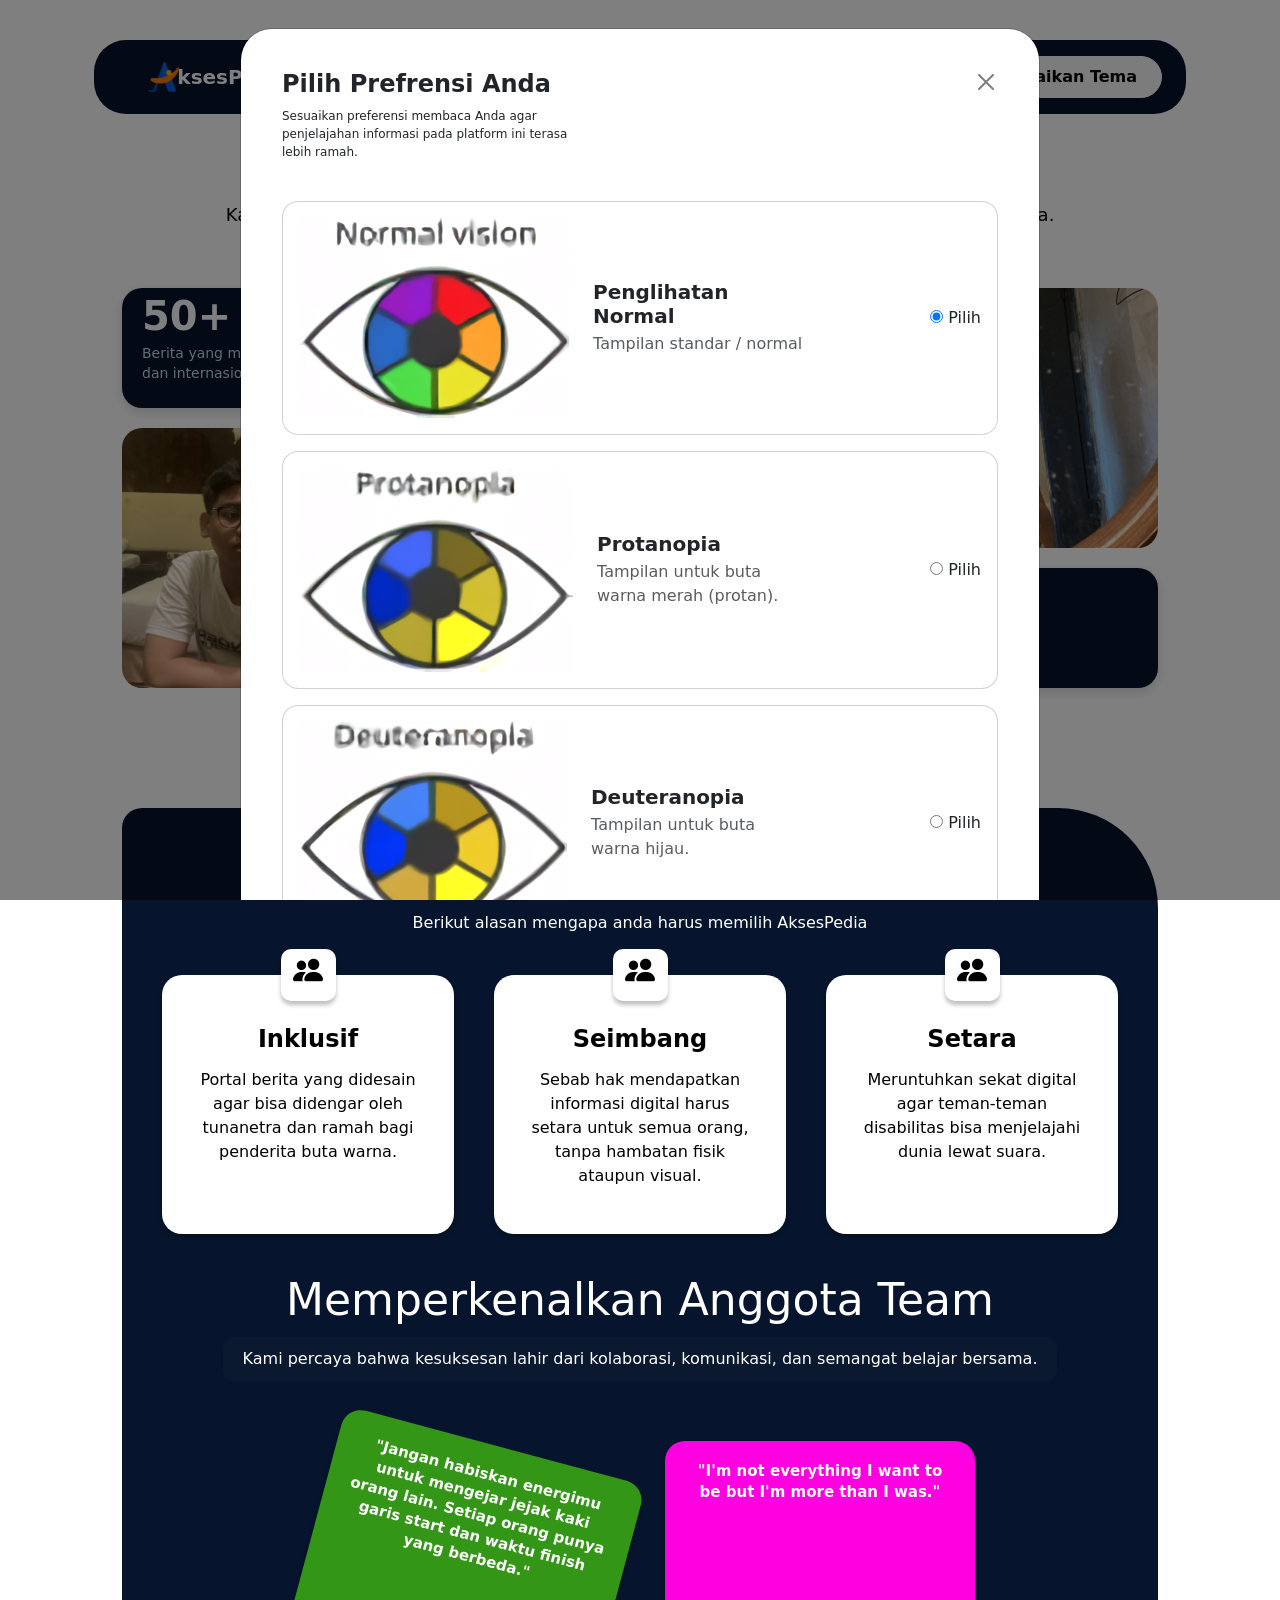
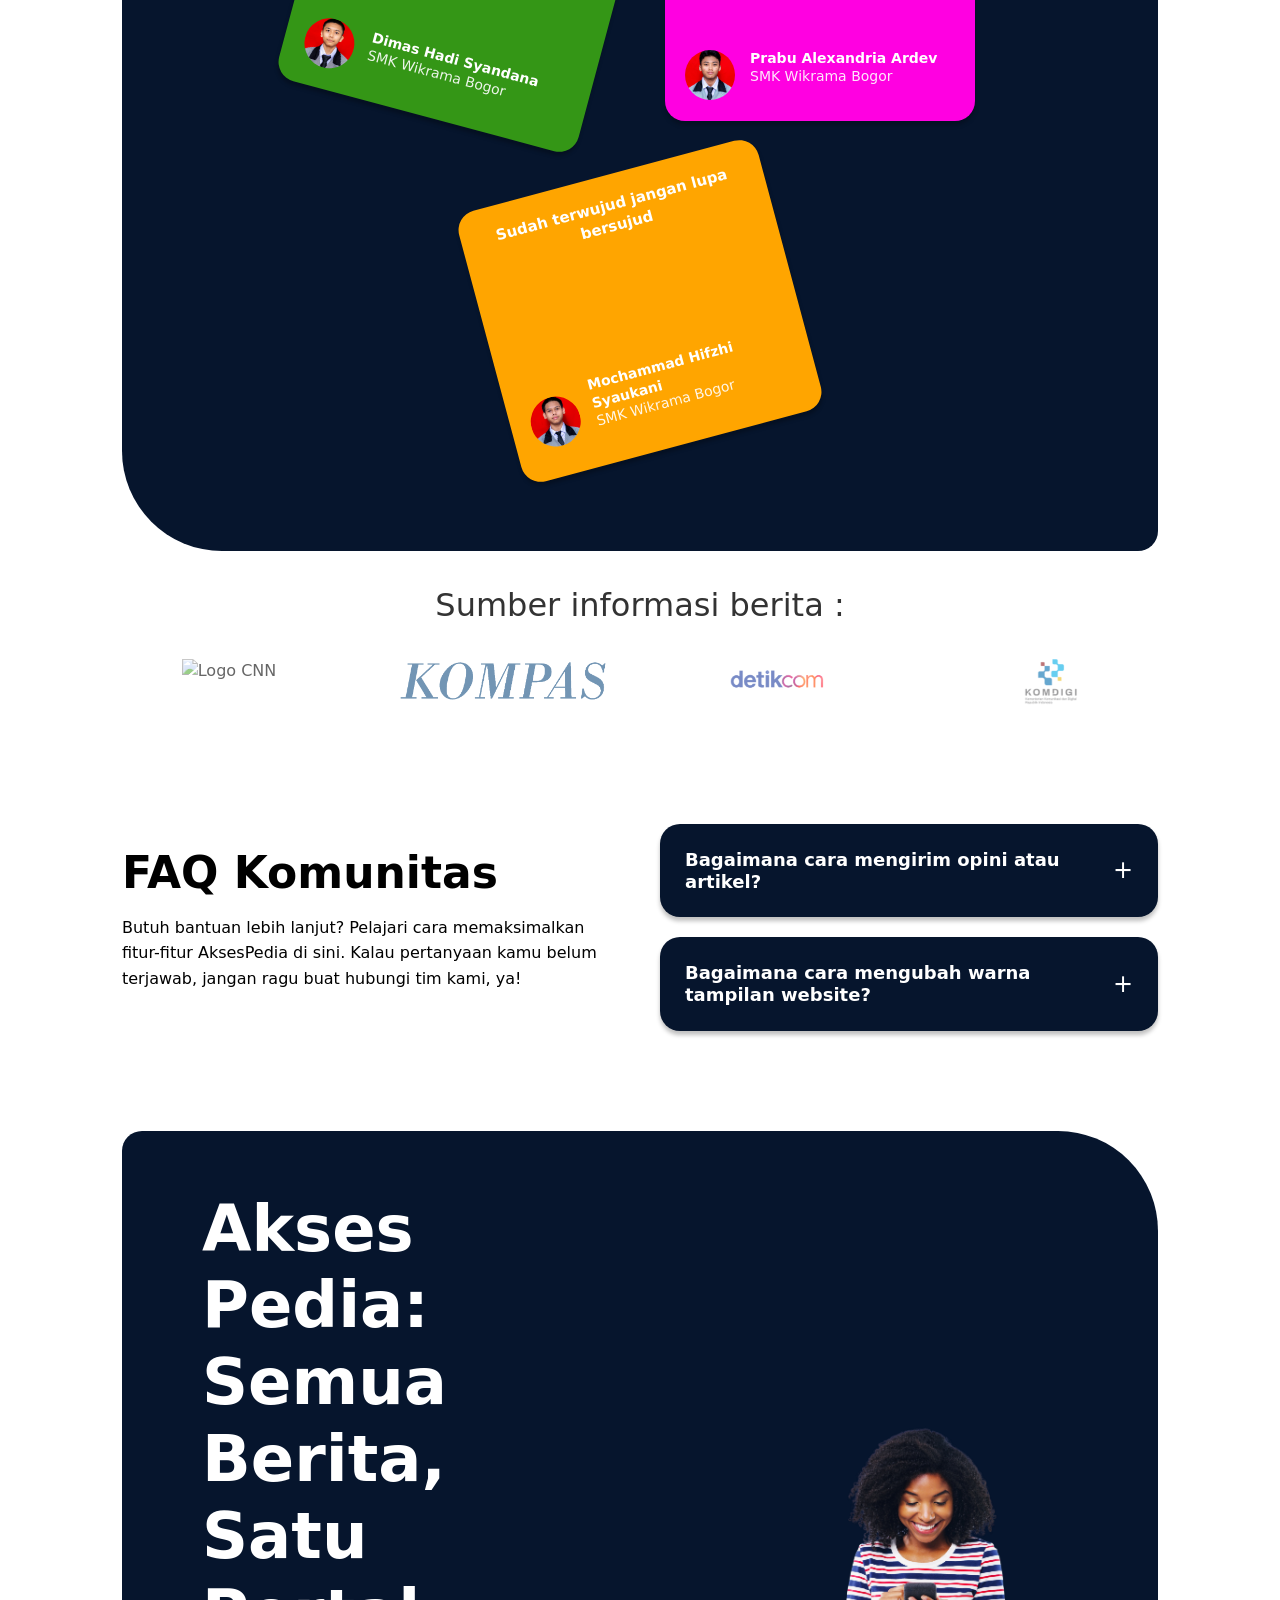
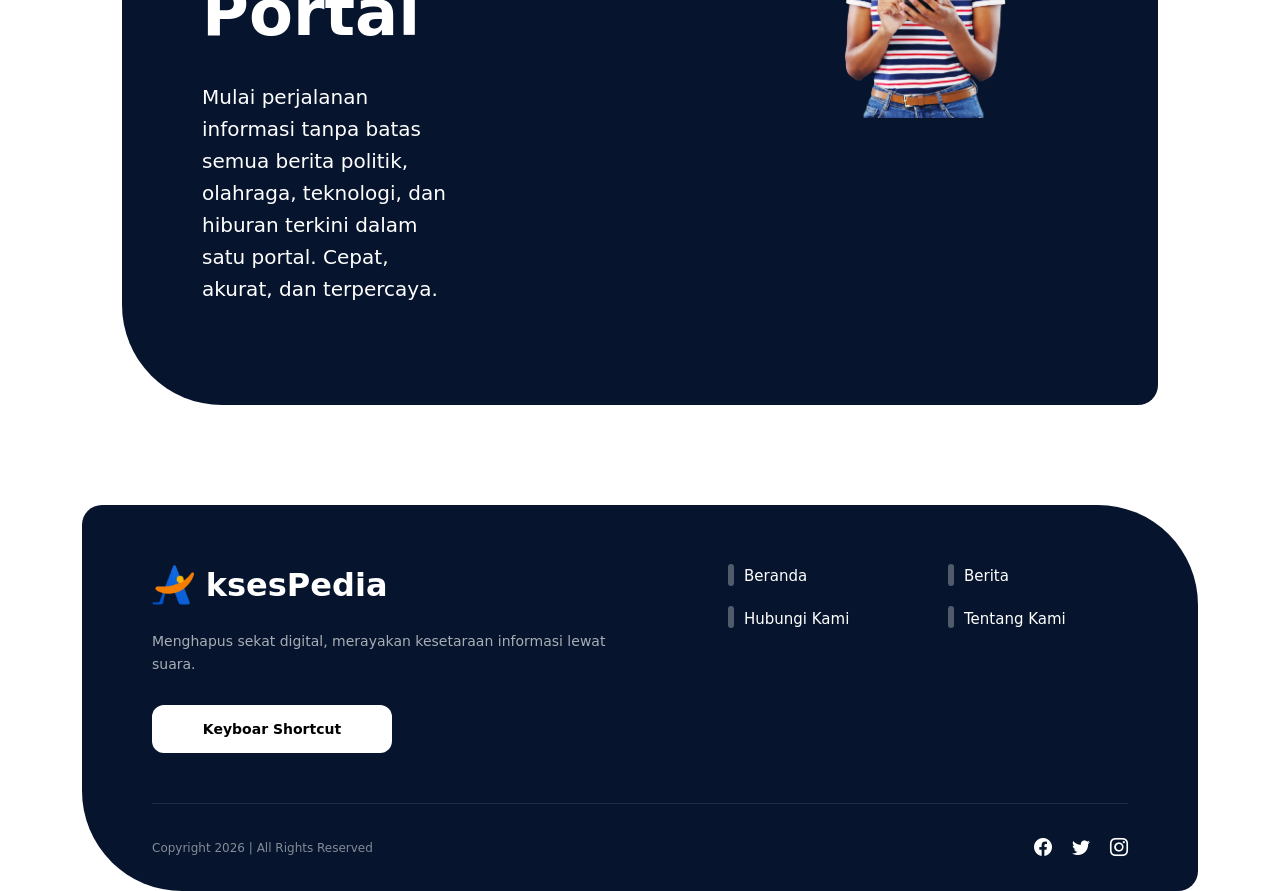
==== commit 1c05d17e: "QUEST: Dimas finishing tahap awal about" ====
--- a/src/page/structure/about.html
+++ b/src/page/structure/about.html
@@ -1,264 +1,73 @@
 <!DOCTYPE html>
 <html lang="id">
-
 
 <head>
     <meta name="viewport" content="width=device-width, initial-scale=1.0" />
     <meta charset="utf-8" />
+    <meta name="description" content="AksesPedia — Platform berita inklusif berbasis suara untuk semua kalangan.">
+    <link rel="icon" href="/src/assets/logo/logo.png">
     <title>Tentang Kami - AksesPedia</title>
-    <meta name="viewport" content="width=device-width, initial-scale=1.0">
-
 
     <!-- Fonts -->
     <link rel="preconnect" href="https://fonts.googleapis.com">
     <link rel="preconnect" href="https://fonts.gstatic.com" crossorigin>
-    <link href="https://fonts.googleapis.com/css2?family=Poppins:wght@300;400;500;600;700;800&display=swap" rel="stylesheet">
+    <link href="https://fonts.googleapis.com/css2?family=Poppins:wght@300;400;500;600;700;800&display=swap"
+        rel="stylesheet">
     <link rel="stylesheet" href="https://cdn.jsdelivr.net/npm/swiper@11/swiper-bundle.min.css" />
-    <link rel="stylesheet" href="../../style/content/about.css" />
+    <link rel="stylesheet" href="https://cdn.jsdelivr.net/npm/bootstrap-icons@1.13.1/font/bootstrap-icons.min.css">
+    <link rel="stylesheet" href="/src/style/page/about.css" />
+
+    <!-- CSS global -->
+    <link rel="stylesheet" href="/src/style/global.css">
+    <!-- CSS navbar -->
+    <link rel="stylesheet" href="/src/style/components/navbar.css">
+    <!-- CSS footer -->
+    <link rel="stylesheet" href="/src/style/components/footer.css">
+
+    <!-- CDN bootstrap -->
+    <link href="https://cdn.jsdelivr.net/npm/bootstrap@5.3.8/dist/css/bootstrap.min.css" rel="stylesheet"
+        integrity="sha384-sRIl4kxILFvY47J16cr9ZwB07vP4J8+LH7qKQnuqkuIAvNWLzeN8tE5YBujZqJLB" crossorigin="anonymous">
 </head>
 
 
-<body>
+<body class="container-sm">
+    <header class="container-sm">
+        <navbar id="navbar" class="container-sm"></navbar>
+    </header>
+
+    <main class="about-container" id="main"></main>
+
+    <!-- footer -->
+    <footer id="footer" class=""></footer>
 
 
-    <main class="about-container">
+    <!-- JS footer -->
+    <script src="/src/page/components/footer.js"></script>
+    <!-- JS navbar -->
+    <script src="/src/page/components/navbar.js"></script>
+    <!-- JS content -->
+    <script src="/src/page/content/about.js"></script>
 
+    <!-- SCRIPT modal preferensi -->
+    <script src="/src/js/modalSurvei.js"></script>
+    <!-- SCRIPT keyboard shortcut -->
+    <script src="/src/js/keyboardShortcut.js"></script>
 
-        <section class="hero-section">
-            <h1 class="main-headline">Sekilas Tentang Kami</h1>
-            <p class="main-tagline">Kami hadir di tengah arus informasi untuk menyajikan berita cepat, akurat, dan terpercaya.</p>
-        </section>
+    <!-- CDN script bootstrap -->
+    <script src="https://cdn.jsdelivr.net/npm/bootstrap@5.3.8/dist/js/bootstrap.bundle.min.js"
+        integrity="sha384-FKyoEForCGlyvwx9Hj09JcYn3nv7wiPVlz7YYwJrWVcXK/BmnVDxM+D2scQbITxI"
+        crossorigin="anonymous"></script>
 
-
-        <!-- foto bento -->
-    <div class="bento-grid">
-        <div class="bento-item stat-card blue-bg card-50">
-            <span class="stat-number">50+</span>
-            <p class="stat-desc">Berita yang memberitakan isu nasional dan internasional</p>
-         </div>
-
-
-        <div class="bento-item img-card card-hifzhi">
-            <img src="../../assets/hifzi-non-formal.png" alt="Foto Hifzhi">
-        </div>
-
-
-        <div class="bento-item img-card card-middle">
-            <img src="../../assets/dimas-non-formal.png" alt="Foto Dimas">
-        </div>
-
-
-        <div class="bento-item img-card card-prabu">
-            <img src="../../assets/prabu-non-formal.jpeg" alt="Foto Prabu">
-        </div>
-
-
-        <div class="bento-item stat-card blue-bg card-100">
-            <span class="stat-number">100+</span>
-            <p class="stat-desc">Pembaca aktif pada web ini</p>
-        </div>
-    </div>
-
-
-        <!-- fitur -->
-        <section class="features-section">
-            <h2 class="section-title">Kenapa Harus Aksespedia?</h2>
-            <p class="section-subtitle">Berikut alasan mengapa anda harus memilih AksesPedia</p>
-
-
-            <div class="features-grid">
-                <!-- Fitur 1 -->
-                <article class="feature-card">
-                    <div class="feature-icon icon-inclusif"></div>
-                    <h3>Inklusif</h3>
-                    <p>Portal berita yang didesain agar bisa didengar oleh tunanetra dan ramah bagi penderita buta
-                        warna.</p>
-                </article>
-
-
-                <!-- Fitur 2 -->
-                <article class="feature-card">
-                    <div class="feature-icon icon-seimbang"></div>
-                    <h3>Seimbang</h3>
-                    <p>Sebab hak mendapatkan informasi digital harus setara untuk semua orang, tanpa hambatan fisik
-                        ataupun visual.</p>
-                </article>
-
-
-                <!-- Fitur 3 -->
-                <article class="feature-card">
-                    <div class="feature-icon icon-setara"></div>
-                    <h3>Setara</h3>
-                    <p>Meruntuhkan sekat digital agar teman-teman disabilitas bisa menjelajahi dunia lewat suara.</p>
-                </article>
-            </div>
-
-
-                <!-- post it notes -->
-            <section class="team-quotes-section">
-               <h2 class="quotes-heading">Memperkenalkan Anggota Team</h2>
-                <p class="quotes-subheading">Kami percaya bahwa kesuksesan lahir dari kolaborasi, komunikasi, dan semangat
-                belajar bersama.</p>
-
-
-            <div class="quotes-container">
-                <!-- Dimas -->
-                <div class="quote-card card-green">
-                    <p class="quote-text">"Jangan habiskan energimu untuk mengejar jejak kaki orang lain. Setiap orang
-                        punya garis start dan waktu finish yang berbeda."</p>
-                    <div class="profile-area">
-                        <div class="circle-user">
-                            <img src="../../assets/dimas-formal.png" alt="Foto Dimas Hadi Syandana">
-                        </div>
-                        <p class="profile-info"><strong>Dimas Hadi Syandana</strong><br><span>SMK Wikrama Bogor</span>
-                        </p>
-                    </div>
-                </div>
-
-
-                <!-- Prabu -->
-                <div class="quote-card card-magenta">
-                    <p class="quote-text">"I'm not everything I want to be but I'm more than I was."</p>
-                    <div class="profile-area">
-                        <div class="circle-user">
-                            <img src="../../assets/prabu-formal.png" alt="Foto Prabu Alexandria Ardev">
-                        </div>
-                        <p class="profile-info"><strong>Prabu Alexandria Ardev</strong><br><span>SMK Wikrama
-                                Bogor</span></p>
-                    </div>
-                </div>
-
-
-                <!-- Hifzhi -->
-                <div class="quote-card card-orange">
-                    <p class="quote-text">Sudah terwujud jangan lupa bersujud</p>
-                        <div class="profile-area">
-                            <div class="circle-user">
-                                 <img src="../../assets/hifzhi-formal.png" alt="Foto Mochammad Hifzhi Syaukani">
-                            </div>
-                            <p class="profile-info"><strong>Mochammad Hifzhi Syaukani</strong><br><span>SMK Wikrama Bogor</span></p>
-                        </div>
-                    </div>
-                </div>
-            </section>
-        </section>
-        
-
-        <section class="source-info-section">
-            <p class="source-info">Sumber informasi berita :</p>
-            
-            <!-- Swiper -->
-            <div class="swiper logo-swiper">
-                <div class="swiper-wrapper">
-                   
-                    <div class="swiper-slide">
-                        <img src="../../assets/logo/komdigi.png" alt="Logo Komdigi">
-                    </div>
-        
-                    <div class="swiper-slide">
-                        <img src="../../assets/logo/cnn.png" alt="Logo CNN">
-                    </div>
-                    
-                    <div class="swiper-slide">
-                        <img src="../../assets/logo/kompas.png" alt="Logo Kompas">
-                    </div>
-                   
-                    <div class="swiper-slide">
-                        <img src="../../assets/logo/detik.png" alt="Logo Detik">
-                    </div>
-                    <div class="swiper-slide">
-                        <img src="../../assets/logo/komdigi.png" alt="Logo Komdigi">
-                    </div>
-                    <div class="swiper-slide">
-                        <img src="../../assets/logo/kompas.png" alt="Logo Kompas">
-                    </div>
-                    <div class="swiper-slide">
-                        <img src="../../assets/logo/detik.png" alt="Logo Detik">
-                    </div>
-                </div>
-            </div>
-        </section>
-
-
-        <!-- FAQ -->
-        <section class="faq-section">
-            <div class="faq-intro">
-                <h2 class="faq-title">FAQ Komunitas</h2>
-                <p class="faq-desc">Butuh bantuan lebih lanjut? Pelajari cara memaksimalkan fitur-fitur AksesPedia di
-                    sini. Kalau pertanyaan kamu belum terjawab, jangan ragu buat hubungi tim kami, ya!</p>
-            </div>
-
-
-            <div class="faq-list">
-                <div class="faq-item">
-                    <h3>Bagaimana cara mengirim opini atau artikel?</h3>
-                    <p>Anda bisa menghubungi kami melalui halaman Kontak.</p>
-                </div>
-                <div class="faq-item">
-                    <h3>Bagaimana cara mengubah warna tampilan website?</h3>
-                    <p>Anda bisa mengubah tampilan website pada tombol "Sesuaikan tema" yang terletak di Navigasi Bar
-                    </p>
-                </div>
-            </div>
-        </section>
-
-
-        <section class="cta-section">
-            <div class="cta-content">
-                <h2>Akses Pedia: Semua Berita, Satu Portal</h2>
-                <p>Mulai perjalanan informasi tanpa batas semua berita politik, olahraga, teknologi, dan hiburan terkini
-                    dalam satu portal. Cepat, akurat, dan terpercaya.</p>
-            </div>
-            <div class="cta-image">
-                <img class="image-woman-phone" src="../../assets/image.png" alt="Ilustrasi wanita memegang handphone">
-            </div>
-        </section>
-
-
-        <!-- footer -->
-        <footer class="footer-section">
-            <div class="footer-top">
-                <div class="footer-brand">
-                    <div class="brand-title">
-                        <img class="footer-logo" src="../../assets/logo/logo.png" alt="Logo AksesPedia">
-                        <span>AksesPedia</span>
-                    </div>
-                    <p class="brand-tagline">Menghapus sekat digital, merayakan kesetaraan informasi lewat suara.</p>
-
-
-                    <div class="guide-box">
-                        <span class="guide-text">Panduan Pengguna</span>
-                    </div>
-                </div>
-
-
-                <nav class="footer-links" aria-label="Footer Navigation">
-                    <div class="link-item"><span class="bullet"></span><a href="#">Beranda</a></div>
-                    <div class="link-item"><span class="bullet"></span><a href="#">Berita</a></div>
-                    <div class="link-item"><span class="bullet"></span><a href="#">Hubungi Kami</a></div>
-                    <div class="link-item"><span class="bullet"></span><a href="#">Tentang Kami</a></div>
-                </nav>
-            </div>
-
-
-            <div class="footer-bottom">
-                <p>Copyright 2026 | All Rights Reserved</p>
-                <p class="school-tag">Sukses Bersama Team - SMK Wikrama Bogor</p>
-            </div>
-        </footer>
-
-
-    </main>
     <script src="https://cdn.jsdelivr.net/npm/swiper@11/swiper-bundle.min.js"></script>
     <script>
         const swiper = new Swiper('.logo-swiper', {
             loop: true,
-            allowTouchMove: false, 
+            allowTouchMove: false,
             autoplay: {
-                delay: 0, 
+                delay: 0,
                 disableOnInteraction: false,
             },
-            speed: 5000, 
+            speed: 5000,
             breakpoints: {
                 320: {
                     slidesPerView: 2,
--- a/src/style/page/about.css
+++ b/src/style/page/about.css
@@ -0,0 +1,674 @@
+* {
+  box-sizing: border-box;
+  margin: 0;
+  padding: 0;
+}
+
+html,
+body {
+  font-family: "Poppins", sans-serif;
+  color: #333333;
+  overflow-x: hidden;
+  scroll-behavior: smooth;
+}
+
+img {
+  max-width: 100%;
+  height: auto;
+  display: block;
+}
+
+.about-container {
+  width: 100%;
+  max-width: 1440px;
+  margin: 0 auto;
+  padding: 0 20px;
+  position: relative;
+}
+
+.hero-section {
+  padding: 60px 0 40px;
+  text-align: center;
+}
+
+.main-headline {
+  font-size: 36px;
+  font-weight: 500;
+  color: #000000;
+  margin-bottom: 20px;
+}
+
+.main-tagline {
+  font-size: 18px;
+  font-weight: 400;
+  color: #000000;
+  max-width: 850px;
+  margin: 0 auto 40px;
+  line-height: 1.5;
+}
+
+.team-intro-text {
+  text-align: center;
+  margin-bottom: 40px;
+}
+
+.team-intro-text h2 {
+  font-size: 28px;
+  font-weight: 600;
+  color: #0a192f;
+  line-height: 1.4;
+}
+
+.bento-item {
+  border-radius: 20px;
+  overflow: hidden;
+  width: 100%;
+  height: 100%;
+}
+
+.blue-bg {
+  background-color: var(--bg-card);
+  color: #ffffff;
+}
+
+.stat-card {
+  display: flex;
+  flex-direction: column;
+  justify-content: center;
+  gap: 12px;
+  padding: 30px;
+  box-shadow: 0px 4px 12px rgba(0, 0, 0, 0.15);
+}
+
+.stat-number {
+  font-size: 48px;
+  font-weight: 700;
+  line-height: 1;
+}
+
+.stat-desc {
+  font-size: 16px;
+  font-weight: 400;
+  line-height: 1.4;
+  color: #cbd5e1;
+}
+
+.img-card img {
+  width: 100%;
+  height: 100%;
+  object-fit: cover;
+  display: block;
+}
+
+.bento-grid {
+  display: grid;
+  grid-template-columns: 1fr;
+  gap: 20px;
+  padding: 20px 0;
+  max-width: 500px;
+  margin: 0 auto 60px;
+}
+
+.bento-grid .bento-item {
+  height: auto;
+  min-height: 200px;
+}
+
+.features-section {
+  background-color: var(--bg-card);
+  margin-left: -20px;
+  margin-right: -20px;
+  padding: 60px 20px;
+  height: auto;
+  color: #ffffff;
+  text-align: center;
+  border-radius: 20px 60px 20px 60px;
+}
+
+.section-title {
+  font-size: 36px;
+  font-weight: 400;
+  margin-bottom: 20px;
+}
+
+.section-subtitle {
+  font-size: 16px;
+  font-weight: 500;
+  margin-bottom: 60px;
+}
+
+.features-grid {
+  display: grid;
+  grid-template-columns: 1fr;
+  gap: 40px;
+  max-width: 1240px;
+  margin: 0 auto;
+}
+
+.feature-card {
+  background-color: #ffffff;
+  color: #000000;
+  border-radius: 20px;
+  padding: 60px 24px 30px;
+  position: relative;
+  box-shadow: 0px 4px 4px rgba(0, 0, 0, 0.25);
+}
+
+.feature-icon {
+  position: absolute;
+  top: -26px;
+  left: calc(50% - 27.5px);
+  width: 55px;
+  height: 52px;
+  background-color: var(--bg-body) !important;
+  border-radius: 10px;
+  color: var(--color-icon-about) !important;
+  box-shadow: 0px 4px 4px rgba(0, 0, 0, 0.25);
+  background-position: center;
+  background-repeat: no-repeat;
+  background-size: 30px 30px;
+}
+
+.feature-card h3 {
+  font-size: 24px;
+  font-weight: 800;
+  margin-bottom: 15px;
+}
+
+.feature-card p {
+  font-size: 16px;
+  font-weight: 300;
+  line-height: 1.5;
+}
+
+.team-quotes-section {
+  padding: 60px 0;
+  text-align: center;
+}
+
+.quotes-heading {
+  font-size: 32px;
+  font-weight: 400;
+  margin-bottom: 20px;
+}
+
+.quotes-subheading {
+  font-size: 15px;
+  font-weight: 500;
+  color: #ffffff;
+  background-color: #0a192f;
+  padding: 12px 20px;
+  display: inline-block;
+  border-radius: 10px;
+  margin-bottom: 40px;
+  max-width: 100%;
+}
+
+.quotes-container {
+  display: flex;
+  justify-content: center;
+  gap: 30px;
+  flex-wrap: wrap;
+  padding: 20px 0;
+}
+
+.quote-card {
+  width: 100%;
+  max-width: 340px;
+  height: auto;
+  min-height: 280px;
+  border-radius: 20px;
+  padding: 25px;
+  box-shadow: 0px 4px 4px rgba(0, 0, 0, 0.25);
+  display: flex;
+  flex-direction: column;
+  justify-content: space-between;
+  color: #ffffff;
+}
+
+.card-green {
+  background-color: #349616;
+  transform: rotate(3deg);
+}
+.card-magenta {
+  background-color: #ff00e1;
+  transform: none;
+}
+.card-orange {
+  background-color: #ffa500;
+  transform: rotate(-3deg);
+}
+
+.quote-text {
+  font-size: 16px;
+  font-weight: 600;
+  line-height: 1.4;
+  margin-bottom: 20px;
+}
+
+.profile-area {
+  display: flex;
+  align-items: center;
+  gap: 15px;
+  text-align: left;
+}
+
+.circle-user {
+  width: 50px;
+  height: 50px;
+  border-radius: 50%;
+  overflow: hidden;
+  flex-shrink: 0;
+}
+
+.circle-user img {
+  width: 100%;
+  height: 100%;
+  object-fit: cover;
+}
+
+.profile-info {
+  font-size: 14px;
+  line-height: 1.3;
+}
+
+.profile-info strong {
+  font-weight: 700;
+}
+.profile-info span {
+  font-weight: 400;
+  opacity: 0.9;
+}
+
+.faq-section {
+  display: grid;
+  grid-template-columns: 1fr;
+  gap: 40px;
+  padding: 60px 0;
+  align-items: start;
+}
+
+.faq-title {
+  font-size: 36px;
+  font-weight: 700;
+  margin-bottom: 25px;
+}
+
+.faq-desc {
+  font-size: 16px;
+  font-weight: 400;
+  color: #010101;
+  line-height: 1.6;
+}
+
+.faq-list {
+  display: flex;
+  flex-direction: column;
+  gap: 20px;
+}
+
+.faq-item {
+  background-color: var(--bg-card);
+  color: #ffffff;
+  padding: 25px;
+  border-radius: 20px;
+  box-shadow: 0px 4px 4px rgba(0, 0, 0, 0.25);
+}
+
+.faq-item h3 {
+  font-size: 18px;
+  font-weight: 700;
+  margin-bottom: 0;
+  cursor: pointer;
+  display: flex;
+  justify-content: space-between;
+  align-items: center;
+  gap: 15px;
+}
+
+.faq-item h3::after {
+  content: "+";
+  font-size: 24px;
+  font-weight: 400;
+  transition: transform 0.3s;
+  flex-shrink: 0;
+}
+
+.faq-item.active h3 {
+  margin-bottom: 15px;
+}
+
+.faq-item.active h3::after {
+  content: "−";
+}
+
+.faq-item p {
+  display: none;
+  font-size: 15px;
+  font-weight: 500;
+  opacity: 0.9;
+  line-height: 1.5;
+}
+
+.faq-item.active p {
+  display: block;
+}
+
+.cta-section {
+  background-color: var(--bg-card) !important;
+  color: #ffffff;
+  border-radius: 20px 60px 20px 60px;
+  padding: 40px 24px;
+  display: flex;
+  flex-direction: column-reverse;
+  align-items: center;
+  justify-content: space-between;
+  margin-bottom: 60px;
+  gap: 30px;
+}
+
+.cta-content {
+  flex: 1;
+  text-align: center;
+}
+
+.cta-content h2 {
+  font-size: 32px;
+  font-weight: 700;
+  margin-bottom: 20px;
+  line-height: 1.2;
+}
+
+.cta-content p {
+  font-size: 16px;
+  font-weight: 500;
+  line-height: 1.6;
+  margin-bottom: 0;
+}
+
+.cta-image {
+  flex-shrink: 0;
+  width: 100%;
+  display: flex;
+  justify-content: center;
+}
+
+.image-woman-phone {
+  width: 100%;
+  max-width: 300px;
+  height: auto;
+  object-fit: contain;
+}
+
+.source-info-section {
+  width: 100%;
+  max-width: 1200px;
+  margin: 0 auto;
+  text-align: center;
+  padding: 30px 0 10px;
+}
+
+.source-info {
+  font-size: 16px;
+  font-weight: 500;
+  color: #333333;
+  margin-bottom: 20px;
+}
+
+.logo-section-container {
+  width: 100%;
+  max-width: 1200px;
+  margin: 0 auto;
+  text-align: center;
+  padding: 20px 0;
+}
+
+.logo-swiper {
+  width: 100%;
+  padding: 10px 0;
+  overflow: hidden;
+}
+
+.logo-swiper .swiper-slide {
+  display: flex;
+  justify-content: center;
+  align-items: center;
+  opacity: 0.6;
+  transition: opacity 0.3s ease;
+}
+
+.logo-swiper .swiper-slide:hover {
+  opacity: 1;
+}
+
+.logo-swiper .swiper-slide img {
+  max-height: 35px;
+  width: auto;
+  object-fit: contain;
+}
+
+@media (min-width: 1024px) {
+  .about-container {
+    padding: 0 40px;
+  }
+
+  .viewport-section {
+    height: 100vh;
+    min-height: 100vh;
+    display: flex;
+    flex-direction: column;
+    justify-content: center;
+    align-items: center;
+    padding: 40px !important;
+    box-sizing: border-box;
+    overflow: hidden;
+  }
+
+  .hero-section {
+    padding: 0 0 20px 0;
+  }
+
+  .main-headline {
+    font-size: 44px;
+    margin-bottom: 10px;
+  }
+
+  .main-tagline {
+    font-size: 18px;
+    margin-bottom: 20px;
+  }
+
+  .bento-grid {
+    grid-template-columns: repeat(3, 1fr);
+    grid-auto-rows: 120px;
+    gap: 20px;
+    max-width: 1100px;
+    margin: 0 auto 100px;
+  }
+
+  .bento-grid .bento-item {
+    min-height: auto;
+  }
+
+  .stat-card {
+    padding: 20px;
+    gap: 8px;
+  }
+
+  .stat-number {
+    font-size: 40px;
+  }
+
+  .stat-desc {
+    font-size: 14px;
+  }
+
+  .card-50 {
+    grid-column: 1;
+    grid-row: 1;
+  }
+  .card-hifzhi {
+    grid-column: 1;
+    grid-row: 2 / span 2;
+  }
+  .card-middle {
+    grid-column: 2;
+    grid-row: 1 / span 3;
+  }
+  .card-prabu {
+    grid-column: 3;
+    grid-row: 1 / span 2;
+    max-width: 100%;
+    height: 100%;
+  }
+  .card-100 {
+    grid-column: 3;
+    grid-row: 3;
+    max-width: 100%;
+    margin-top: 0;
+  }
+
+  .features-section {
+    margin-left: 0;
+    margin-right: 0;
+    padding: 40px !important;
+    border-radius: 20px 100px 20px 100px;
+  }
+
+  .section-title {
+    font-size: 44px;
+    margin-bottom: 10px;
+  }
+
+  .section-subtitle {
+    font-size: 16px;
+    margin-bottom: 40px;
+  }
+
+  .features-grid {
+    grid-template-columns: repeat(3, 1fr);
+    gap: 40px;
+  }
+
+  .feature-card {
+    padding: 50px 30px 30px;
+  }
+
+  .feature-card h3 {
+    font-size: 24px;
+  }
+
+  .feature-card p {
+    font-size: 16px;
+  }
+
+  .team-quotes-section {
+    padding: 40px 0 !important;
+  }
+
+  .quotes-heading {
+    font-size: 44px;
+    margin-bottom: 10px;
+  }
+
+  .quotes-subheading {
+    font-size: 16px;
+    margin-bottom: 40px;
+    padding: 10px 20px;
+  }
+
+  .quotes-container {
+    gap: 50px;
+    padding: 20px 0;
+  }
+
+  .quote-card {
+    width: 310px;
+    height: 250px;
+    padding: 20px;
+  }
+
+  .card-green {
+    transform: rotate(15deg);
+  }
+  .card-magenta {
+    transform: none;
+  }
+  .card-orange {
+    transform: rotate(-15deg);
+  }
+
+  .quote-text {
+    font-size: 15px;
+  }
+
+  .faq-section {
+    grid-template-columns: 1fr 1fr;
+    gap: 40px;
+    align-items: center;
+    max-width: 1240px;
+    margin: 0 auto;
+    padding: 100px 0;
+  }
+
+  .faq-title {
+    font-size: 44px;
+    margin-bottom: 15px;
+  }
+
+  .faq-desc {
+    font-size: 16px;
+  }
+
+  .faq-item {
+    padding: 25px;
+  }
+
+  .cta-section {
+    display: flex;
+    flex-direction: row;
+    align-items: center;
+    justify-content: space-between;
+    background-color: var(--bg-card) !important;
+    color: #ffffff;
+    border-radius: 20px 100px 20px 100px;
+    padding: 60px 80px;
+    margin-bottom: 100px;
+    gap: 40px;
+    max-width: 1440px;
+    width: 100%;
+  }
+
+  .cta-content {
+    flex: 1;
+    text-align: left;
+  }
+
+  .cta-content h2 {
+    font-size: 64px;
+    font-weight: 700;
+    margin-bottom: 30px;
+    line-height: 1.2;
+  }
+
+  .cta-content p {
+    font-size: 20px;
+    font-weight: 500;
+    line-height: 1.6;
+    margin-bottom: 40px;
+  }
+
+  .source-info {
+    font-size: 32px !important;
+  }
+
+  .image-woman-phone {
+    width: 500px;
+    height: 600px;
+    object-fit: contain;
+  }
+
+  .logo-swiper .swiper-slide img {
+    max-height: 45px;
+  }
+}
--- a/src/style/global.css
+++ b/src/style/global.css
@@ -0,0 +1,106 @@
+:root {
+  --bg-body: #ffffff;
+  --color-body-text: black;
+  --bg-card: #06152d;
+
+  --color-card-text: white;
+  --bg-button-play: white;
+  --icon-play: #06152d;
+
+  --color-icon-about: black;
+}
+
+[data-theme="deuteranomali"] {
+  --bg-body: #1a73e8;
+  --color-body-text: #ffffff;
+  --bg-card: #0a2a50;
+
+  --color-card-text: white;
+  --bg-button-play: white;
+  --icon-play: #06152d;
+
+  --color-icon-about: white;
+}
+
+[data-theme="protanomali"],
+[data-theme="protanopia"] {
+  --bg-body: #4ea8de;
+  --color-body-text: #ffffff;
+  --bg-card: #1a3d5c;
+
+  --color-card-text: white;
+  --bg-button-play: white;
+  --icon-play: #06152d;
+
+  --color-icon-about: white;
+}
+
+[data-theme="deuteranopia"] {
+  --bg-body: #0052cc;
+  --color-body-text: #ffffff;
+  --bg-card: #002561;
+
+  --color-card-text: white;
+  --bg-button-play: white;
+  --icon-play: #06152d;
+
+  --color-icon-about: white;
+}
+
+[data-theme="tritanopia"] {
+  --bg-body: #fff9e6;
+  --color-body-text: #1a1a1a;
+  --bg-card: #5c2e2e;
+
+  --color-card-text: white;
+  --bg-button-play: #06152d;
+  --icon-play: white;
+
+  --color-icon-about: black;
+}
+
+.kotak-warna {
+  width: 20px;
+  height: 20px;
+  border-radius: 4px;
+  display: inline-block;
+}
+
+.warna-deuteranomali {
+  background-color: #1a73e8;
+}
+
+.warna-protanomali {
+  background-color: #4ea8de;
+}
+
+.warna-deuteranopia {
+  background-color: #0052cc;
+}
+
+.warna-protanopia {
+  background-color: #4ea8de;
+}
+
+.warna-tritanopia {
+  background-color: #fff9e6;
+}
+
+.label-pilihan {
+  padding: 8px;
+  width: 100%;
+  cursor: pointer;
+  transition: background-color 0.2s ease;
+}
+
+@keyframes reveal-animation {
+  from {
+    opacity: 0;
+    transform: translateY(100px) scale(0.9);
+  }
+
+  to {
+    opacity: 1;
+    transform: translateY(0) scale(1);
+  }
+}
--- a/src/style/components/navbar.css
+++ b/src/style/components/navbar.css
@@ -0,0 +1,149 @@
+.default {
+  background-color: white;
+}
+
+.warna-deuteranomali {
+  background-color: #1e70e7;
+}
+
+.warna-protanomali {
+  background-color: #4da9e1;
+}
+
+.warna-deuteranopia {
+  background-color: #0053ce;
+}
+
+.warna-protanopia {
+  background-color: #4ba6dd;
+}
+
+.navigasi-kustom {
+  background-color: var(--bg-card) !important;
+  padding-left: 30px !important;
+}
+
+.dropdown-aksesibilitas {
+  width: 340px;
+  border-radius: 1.5rem !important;
+  border: none !important;
+}
+
+.dropdown-aksesibilitas .text-dark {
+  color: black !important;
+}
+
+.dropdown-aksesibilitas .text-muted {
+  color: color-mix(in srgb, var(--color-body-text) 60%, transparent) !important;
+}
+
+.label-pilihan {
+  cursor: pointer;
+  font-size: 0.95rem;
+}
+
+.kotak-warna {
+  display: inline-block;
+  width: 1.5rem;
+  height: 1.5rem;
+  border-radius: 0.375rem;
+  transition: all 0.2s ease-in-out;
+}
+
+.warna-deuteranomali {
+  background-color: #1e70e7;
+}
+
+.warna-protanomali {
+  background-color: #4da9e1;
+}
+
+.warna-deuteranopia {
+  background-color: #0053ce;
+}
+
+.warna-protanopia {
+  background-color: #4ba6dd;
+}
+
+.label-pilihan input:checked+.kotak-warna {
+  transform: scale(1.1);
+  box-shadow: 0 0 0 2px #fff, 0 0 0 4px var(--bg-element);
+}
+
+.slider-rentang-kustom {
+  height: 6px;
+  border-radius: 3px;
+  background: #e2e8f0;
+}
+
+.slider-rentang-kustom::-webkit-slider-thumb {
+  background: #fff !important;
+  border: 1px solid #cbd5e1 !important;
+  box-shadow: 0 2px 4px rgba(0, 0, 0, 0.15) !important;
+  width: 1.25rem !important;
+  height: 1.25rem !important;
+  margin-top: -0.4rem !important;
+}
+
+.slider-rentang-kustom::-webkit-slider-runnable-track {
+  background: #0b1d33 !important;
+  height: 6px;
+  border-radius: 3px;
+}
+
+.bungkus-hitung-teks {
+  border: 1px solid #000000;
+  border-radius: 0.75rem;
+  width: 100%;
+  max-width: 240px;
+  overflow: hidden;
+}
+
+.tombol-hitung {
+  border: none;
+  background: transparent;
+  padding: 0.5rem 1rem;
+  font-size: 1.2rem;
+  color: var(--color-body-text);
+  width: 50px;
+  transition: background 0.2s;
+}
+
+.tombol-hitung:hover {
+  background-color: #f8fafc;
+}
+
+.nilai-hitung-teks {
+  flex-grow: 1;
+  text-align: center;
+  font-weight: 500;
+  font-size: 0.95rem;
+  color: var(--color-body-text);
+}
+
+.tombol-terapkan {
+  background-color: var(--bg-card) !important;
+  color: var(--color-card-text) !important;
+  font-size: 1rem;
+  letter-spacing: 0.5px;
+  border-radius: 0.85rem !important;
+}
+
+.tombol-terapkan:hover {
+  opacity: 0.85 !important;
+}
+
+
+@media (max-width: 991.98px) {
+  .dropdown-aksesibilitas {
+    position: absolute !important;
+    top: 100% !important;
+    left: 50% !important;
+    transform: translateX(-50%) !important;
+    margin: 10px auto 0 auto !important;
+    width: 90vw !important;
+    max-width: 340px !important;
+    box-shadow: 0 10px 25px rgba(0, 0, 0, 0.3) !important;
+  }
+}
--- a/src/style/components/footer.css
+++ b/src/style/components/footer.css
@@ -0,0 +1,196 @@
+footer {
+  margin-top: 5%;
+  width: 100%;
+  background: var(--bg-card);
+  border-radius: 20px 100px 20px 100px;
+  padding: 60px 70px 30px;
+  color: var(--color-card-text);
+}
+
+.footer-top {
+  display: flex;
+  justify-content: space-between;
+  align-items: flex-start;
+  gap: 40px;
+  margin-bottom: 50px;
+}
+
+.footer-left {
+  flex: 1;
+  max-width: 500px;
+}
+
+.footer-left .logo {
+  display: flex;
+  align-items: center;
+  gap: 12px;
+  margin-bottom: 25px;
+}
+
+.footer-left .logo img {
+  height: 40px;
+}
+
+.footer-left .logo h5 {
+  font-size: 2rem;
+  font-weight: 700;
+  color: var(--color-card-text);
+  margin: 0;
+}
+
+.footer-left p {
+  font-size: 14px;
+  line-height: 1.6;
+  color: var(--color-card-text);
+  opacity: 0.65;
+  margin-bottom: 30px;
+}
+
+.footer-left .btn {
+  display: inline-block;
+  width: 300px;
+  background: white;
+  color: black;
+  text-align: center;
+  padding: 12px 20px;
+  border-radius: 12px;
+  font-weight: 700;
+  text-decoration: none;
+  font-size: 15px;
+  transition: transform 0.2s, background 0.2s;
+}
+
+.footer-menu {
+  display: grid;
+  grid-template-columns: repeat(2, 1fr);
+  gap: 20px 40px;
+  flex: 1;
+  max-width: 400px;
+  /* padding-top: 80px; */
+}
+
+.footer-menu a {
+  color: var(--color-card-text);
+  text-decoration: none;
+  font-size: 15px;
+  font-weight: 500;
+  display: flex;
+  align-items: center;
+  gap: 10px;
+  transition: opacity 0.2s;
+}
+
+.footer-menu a::before {
+  content: "";
+  position: relative;
+  left: 0;
+  top: 40%;
+  transform: translateY(-50%);
+  width: 6px;
+  height: 22px;
+  border-radius: 20px;
+  background: var(--color-card-text);
+  opacity: 0.3;
+}
+
+
+.footer-menu a:hover {
+  text-decoration: underline;
+  opacity: 0.8;
+}
+
+.footer-bottom {
+  border-top: 1px solid rgba(255, 255, 255, 0.1);
+  padding-top: 30px;
+  display: flex;
+  justify-content: space-between;
+  align-items: center;
+}
+
+.footer-left .btn {
+  width: 240px;
+  height: 48px;
+  border: none;
+  border-radius: 12px;
+  background: white;
+  color: black;
+  font-weight: 600;
+  font-size: 14px;
+
+  text-decoration: none;
+  display: flex;
+  align-items: center;
+  justify-content: center;
+
+  cursor: pointer;
+  transition: 0.3s ease;
+}
+
+.footer-left .btn:hover {
+  background: rgba(255, 255, 255, 0.15);
+  transform: translateY(-2px);
+  color: var(--color-card-text);
+}
+
+.footer-bottom p {
+  font-size: 12px;
+  color: var(--color-card-text);
+  opacity: 0.5;
+  margin: 0;
+}
+
+.social-icons {
+  display: flex;
+  gap: 20px;
+}
+
+.social-icons a {
+  color: var(--color-card-text);
+  font-size: 18px;
+  transition: color 0.2s;
+}
+
+.social-icons a:hover {
+  opacity: 0.6;
+}
+
+@media (max-width: 992px) {
+  .footer-top {
+    flex-direction: column;
+    gap: 40px;
+  }
+
+  .footer-menu {
+    max-width: 100%;
+  }
+
+  footer {
+    border-radius: 0 40px 0 40px;
+    padding: 40px 25px 20px;
+  }
+
+  .footer-top,
+  .footer-bottom {
+    align-items: flex-start !important;
+    text-align: left !important;
+  }
+
+  .footer-bottom {
+    flex-direction: column !important;
+    gap: 20px;
+  }
+
+  .social-icons {
+    justify-content: flex-start !important;
+  }
+}
+
+@media (max-width: 768px) {
+  .footer-left .btn {
+    width: 100%;
+  }
+
+  .footer-menu {
+    grid-template-columns: 1fr;
+  }
+}
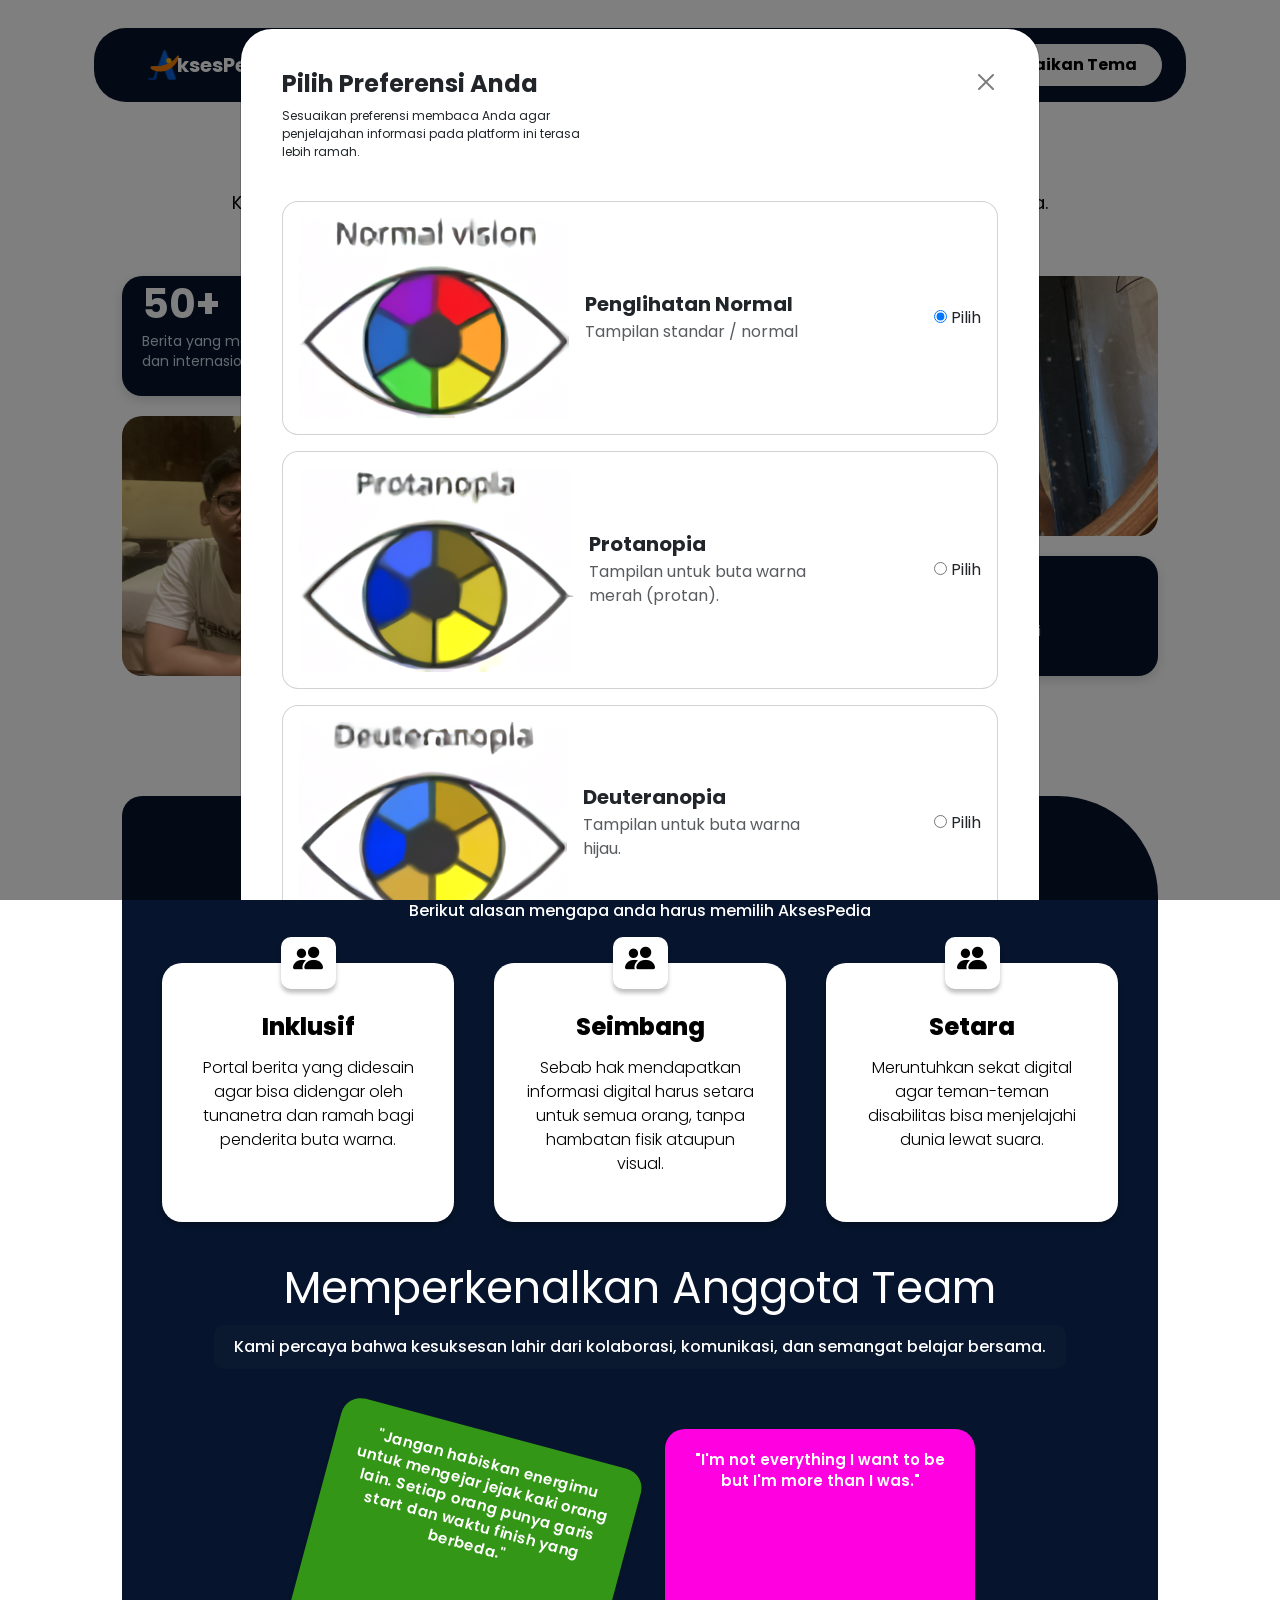
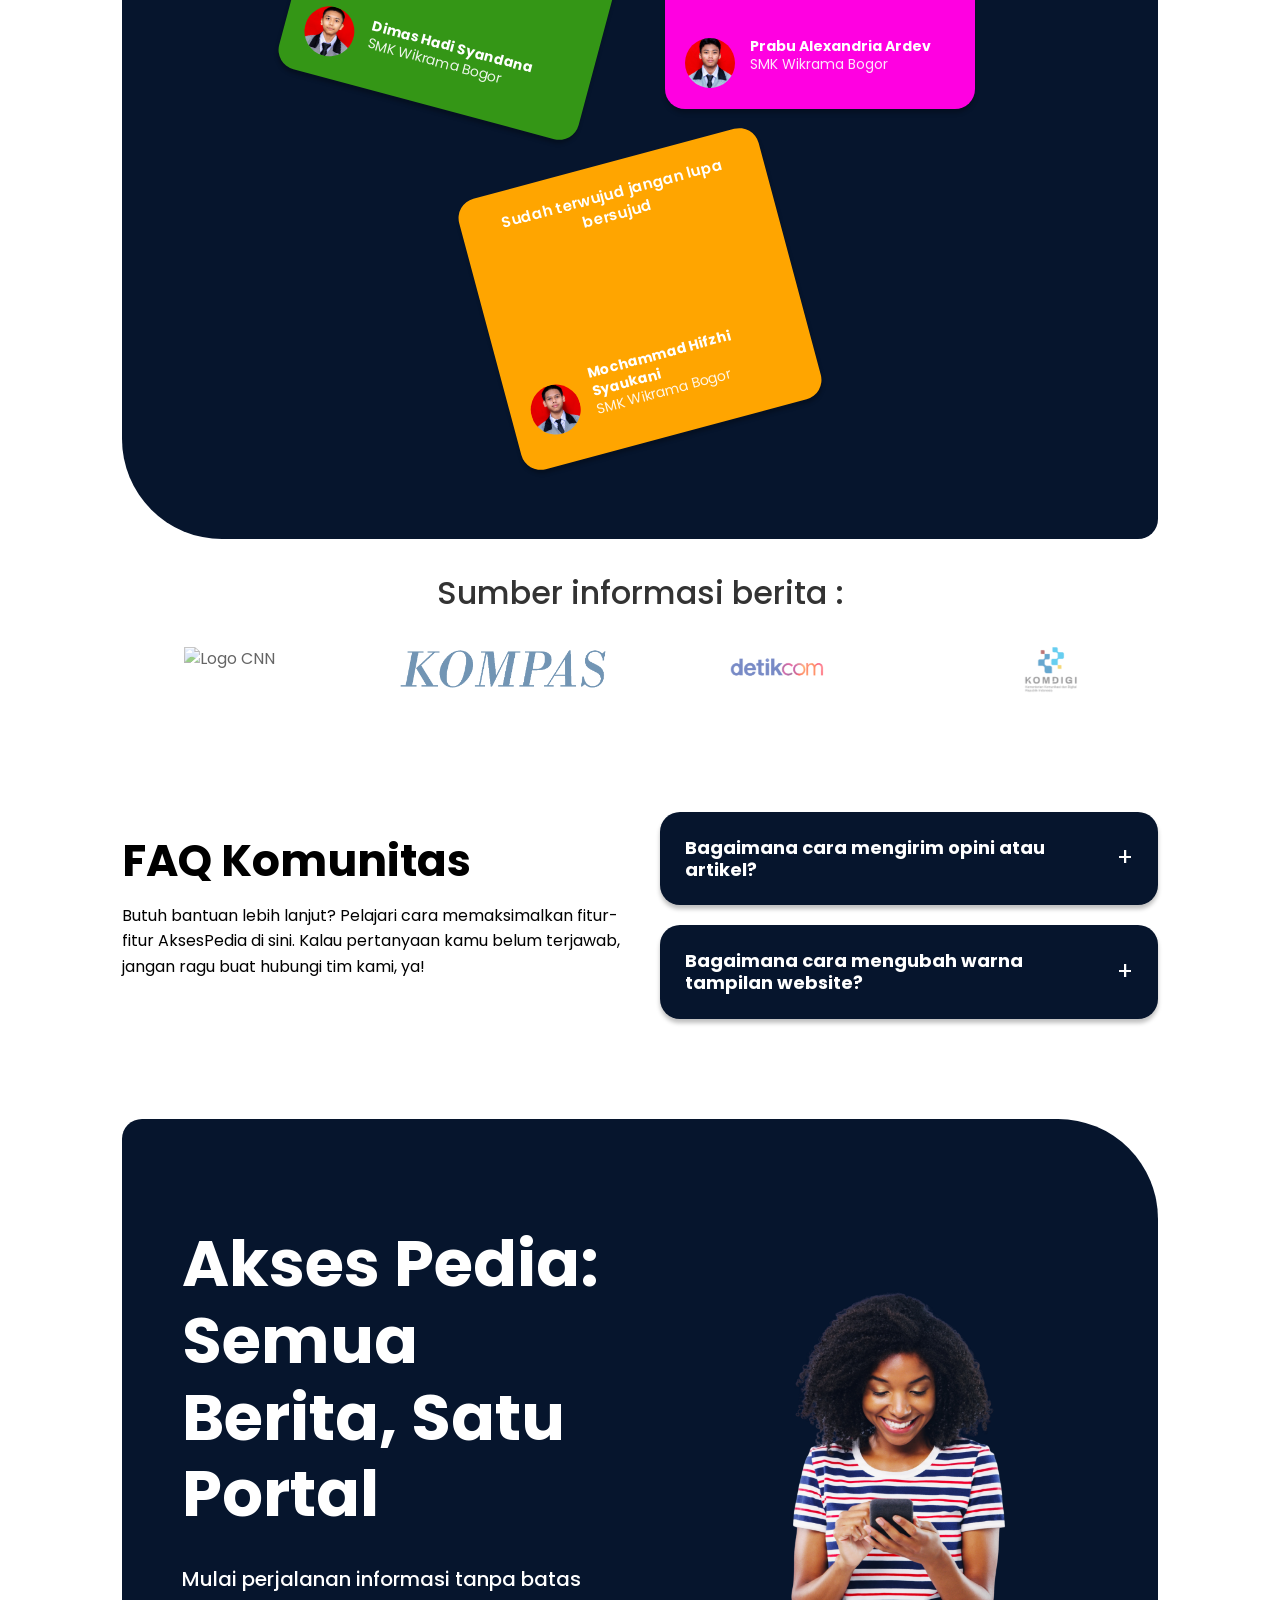
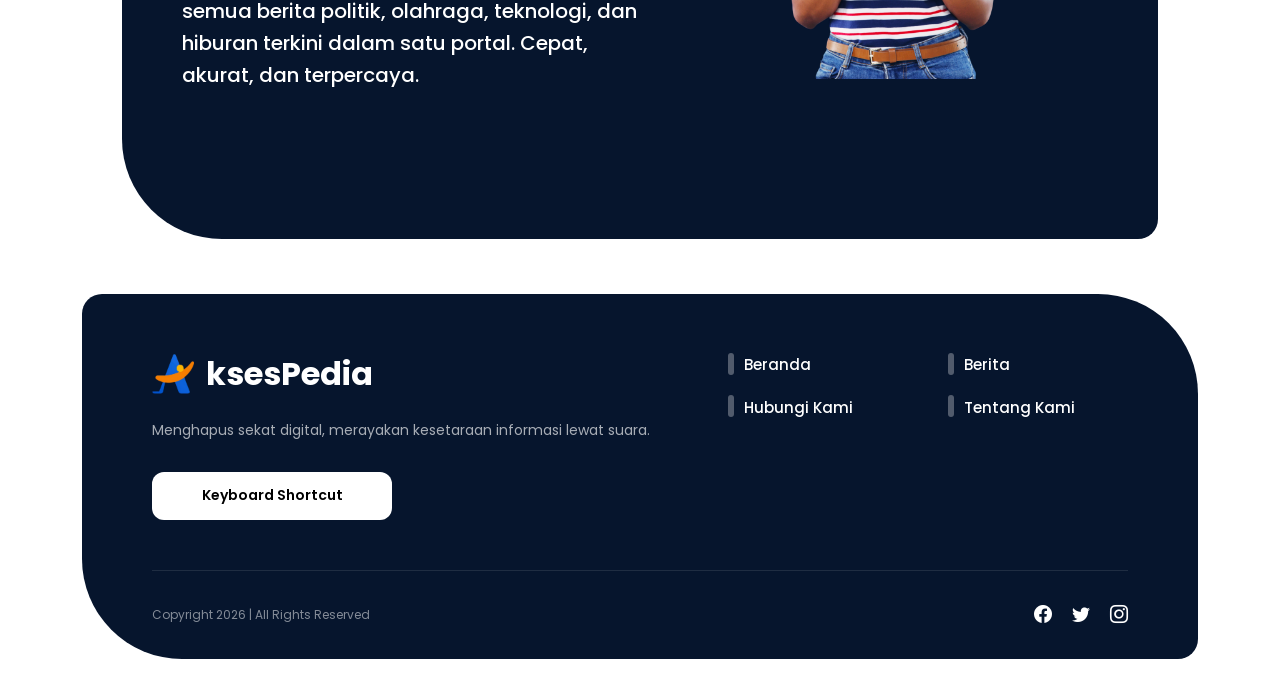
==== commit fa629a82: "revisi3" ====
--- a/src/page/structure/about.html
+++ b/src/page/structure/about.html
@@ -5,7 +5,7 @@
     <meta name="viewport" content="width=device-width, initial-scale=1.0" />
     <meta charset="utf-8" />
     <meta name="description" content="AksesPedia — Platform berita inklusif berbasis suara untuk semua kalangan.">
-    <link rel="icon" href="/src/assets/logo/logo.png">
+    <link rel="icon" href="../../assets/logo/logo.png">
     <title>Tentang Kami - AksesPedia</title>
 
     <!-- Fonts -->
@@ -15,18 +15,18 @@
         rel="stylesheet">
     <link rel="stylesheet" href="https://cdn.jsdelivr.net/npm/swiper@11/swiper-bundle.min.css" />
     <link rel="stylesheet" href="https://cdn.jsdelivr.net/npm/bootstrap-icons@1.13.1/font/bootstrap-icons.min.css">
-    <link rel="stylesheet" href="/src/style/page/about.css" />
 
     <!-- CSS global -->
-    <link rel="stylesheet" href="/src/style/global.css">
+    <link rel="stylesheet" href="../../style/global.css">
     <!-- CSS navbar -->
-    <link rel="stylesheet" href="/src/style/components/navbar.css">
+    <link rel="stylesheet" href="../../style/components/navbar.css">
     <!-- CSS footer -->
-    <link rel="stylesheet" href="/src/style/components/footer.css">
+    <link rel="stylesheet" href="../../style/components/footer.css">
 
     <!-- CDN bootstrap -->
     <link href="https://cdn.jsdelivr.net/npm/bootstrap@5.3.8/dist/css/bootstrap.min.css" rel="stylesheet"
         integrity="sha384-sRIl4kxILFvY47J16cr9ZwB07vP4J8+LH7qKQnuqkuIAvNWLzeN8tE5YBujZqJLB" crossorigin="anonymous">
+        <link rel="stylesheet" href="../../style/page/about.css" />
 </head>
 
 
@@ -42,16 +42,16 @@
 
 
     <!-- JS footer -->
-    <script src="/src/page/components/footer.js"></script>
+    <script src="../../page/components/footer.js"></script>
     <!-- JS navbar -->
-    <script src="/src/page/components/navbar.js"></script>
+    <script src="../../page/components/navbar.js"></script>
     <!-- JS content -->
-    <script src="/src/page/content/about.js"></script>
+    <script src="../../page/content/about.js"></script>
 
     <!-- SCRIPT modal preferensi -->
-    <script src="/src/js/modalSurvei.js"></script>
+    <script src="../../js/modalSurvei.js"></script>
     <!-- SCRIPT keyboard shortcut -->
-    <script src="/src/js/keyboardShortcut.js"></script>
+    <script src="../../js/keyboardShortcut.js"></script>
 
     <!-- CDN script bootstrap -->
     <script src="https://cdn.jsdelivr.net/npm/bootstrap@5.3.8/dist/js/bootstrap.bundle.min.js"
--- a/src/style/global.css
+++ b/src/style/global.css
@@ -2,6 +2,7 @@
   --bg-body: #ffffff;
   --color-body-text: black;
   --bg-card: #06152d;
+  --btn-hero-index: #0d6efd;
 
   --color-card-text: white;
   --bg-button-play: white;
@@ -14,6 +15,8 @@
   --bg-body: #1a73e8;
   --color-body-text: #ffffff;
   --bg-card: #0a2a50;
+
+  --btn-hero-index: #4a5568;
 
   --color-card-text: white;
   --bg-button-play: white;
@@ -28,6 +31,8 @@
   --color-body-text: #ffffff;
   --bg-card: #1a3d5c;
 
+  --btn-hero-index: #4a5568;
+
   --color-card-text: white;
   --bg-button-play: white;
   --icon-play: #06152d;
@@ -40,6 +45,8 @@
   --color-body-text: #ffffff;
   --bg-card: #002561;
 
+  --btn-hero-index: #4a5568;
+
   --color-card-text: white;
   --bg-button-play: white;
   --icon-play: #06152d;
@@ -51,6 +58,8 @@
   --bg-body: #fff9e6;
   --color-body-text: #1a1a1a;
   --bg-card: #5c2e2e;
+
+  --btn-hero-index: #4a5568;
 
   --color-card-text: white;
   --bg-button-play: #06152d;
--- a/src/style/components/navbar.css
+++ b/src/style/components/navbar.css
@@ -146,4 +146,20 @@
     max-width: 340px !important;
     box-shadow: 0 10px 25px rgba(0, 0, 0, 0.3) !important;
   }
+
+  .navbar-nav {
+    text-align: center;
+    align-items: center;
+  }
+
+  .navbar-nav .nav-item {
+    width: 100%;
+    display: flex;
+    justify-content: center;
+  }
+
+  .navbar-nav .dropdown-perbaikan-mobile {
+    display: flex;
+    justify-content: center;
+  }
 }
--- a/src/style/components/footer.css
+++ b/src/style/components/footer.css
@@ -5,6 +5,7 @@
   border-radius: 20px 100px 20px 100px;
   padding: 60px 70px 30px;
   color: var(--color-card-text);
+  margin-bottom: 3%;
 }
 
 .footer-top {
--- a/src/style/page/about.css
+++ b/src/style/page/about.css
@@ -355,21 +355,25 @@
 }
 
 .cta-section {
-  background-color: var(--bg-card) !important;
-  color: #ffffff;
-  border-radius: 20px 60px 20px 60px;
-  padding: 40px 24px;
-  display: flex;
-  flex-direction: column-reverse;
-  align-items: center;
-  justify-content: space-between;
-  margin-bottom: 60px;
-  gap: 30px;
-}
+    display: flex;
+    flex-direction: row;
+    align-items: center;
+    justify-content: space-between;
+    background-color: var(--bg-card) !important;
+    color: #ffffff;
+    border-radius: 20px 100px 20px 100px;
+    padding: 60px;
+    margin-bottom: 100px;
+    gap: 60px;
+    max-width: 1200px;
+    margin: 0 auto;
+    width: 100%;
+  }
 
 .cta-content {
   flex: 1;
-  text-align: center;
+  text-align: left;
+  max-width: 600px;
 }
 
 .cta-content h2 {
@@ -386,17 +390,10 @@
   margin-bottom: 0;
 }
 
-.cta-image {
-  flex-shrink: 0;
-  width: 100%;
-  display: flex;
-  justify-content: center;
-}
-
 .image-woman-phone {
   width: 100%;
-  max-width: 300px;
-  height: auto;
+  max-width: 400px;
+  height: 200px;
   object-fit: contain;
 }
 
@@ -632,16 +629,18 @@
     background-color: var(--bg-card) !important;
     color: #ffffff;
     border-radius: 20px 100px 20px 100px;
-    padding: 60px 80px;
+    padding: 60px;
     margin-bottom: 100px;
-    gap: 40px;
-    max-width: 1440px;
+    gap: 60px;
+    max-width: 1200px;
+    margin: 0 auto;
     width: 100%;
   }
 
   .cta-content {
     flex: 1;
     text-align: left;
+    max-width: 600px;
   }
 
   .cta-content h2 {
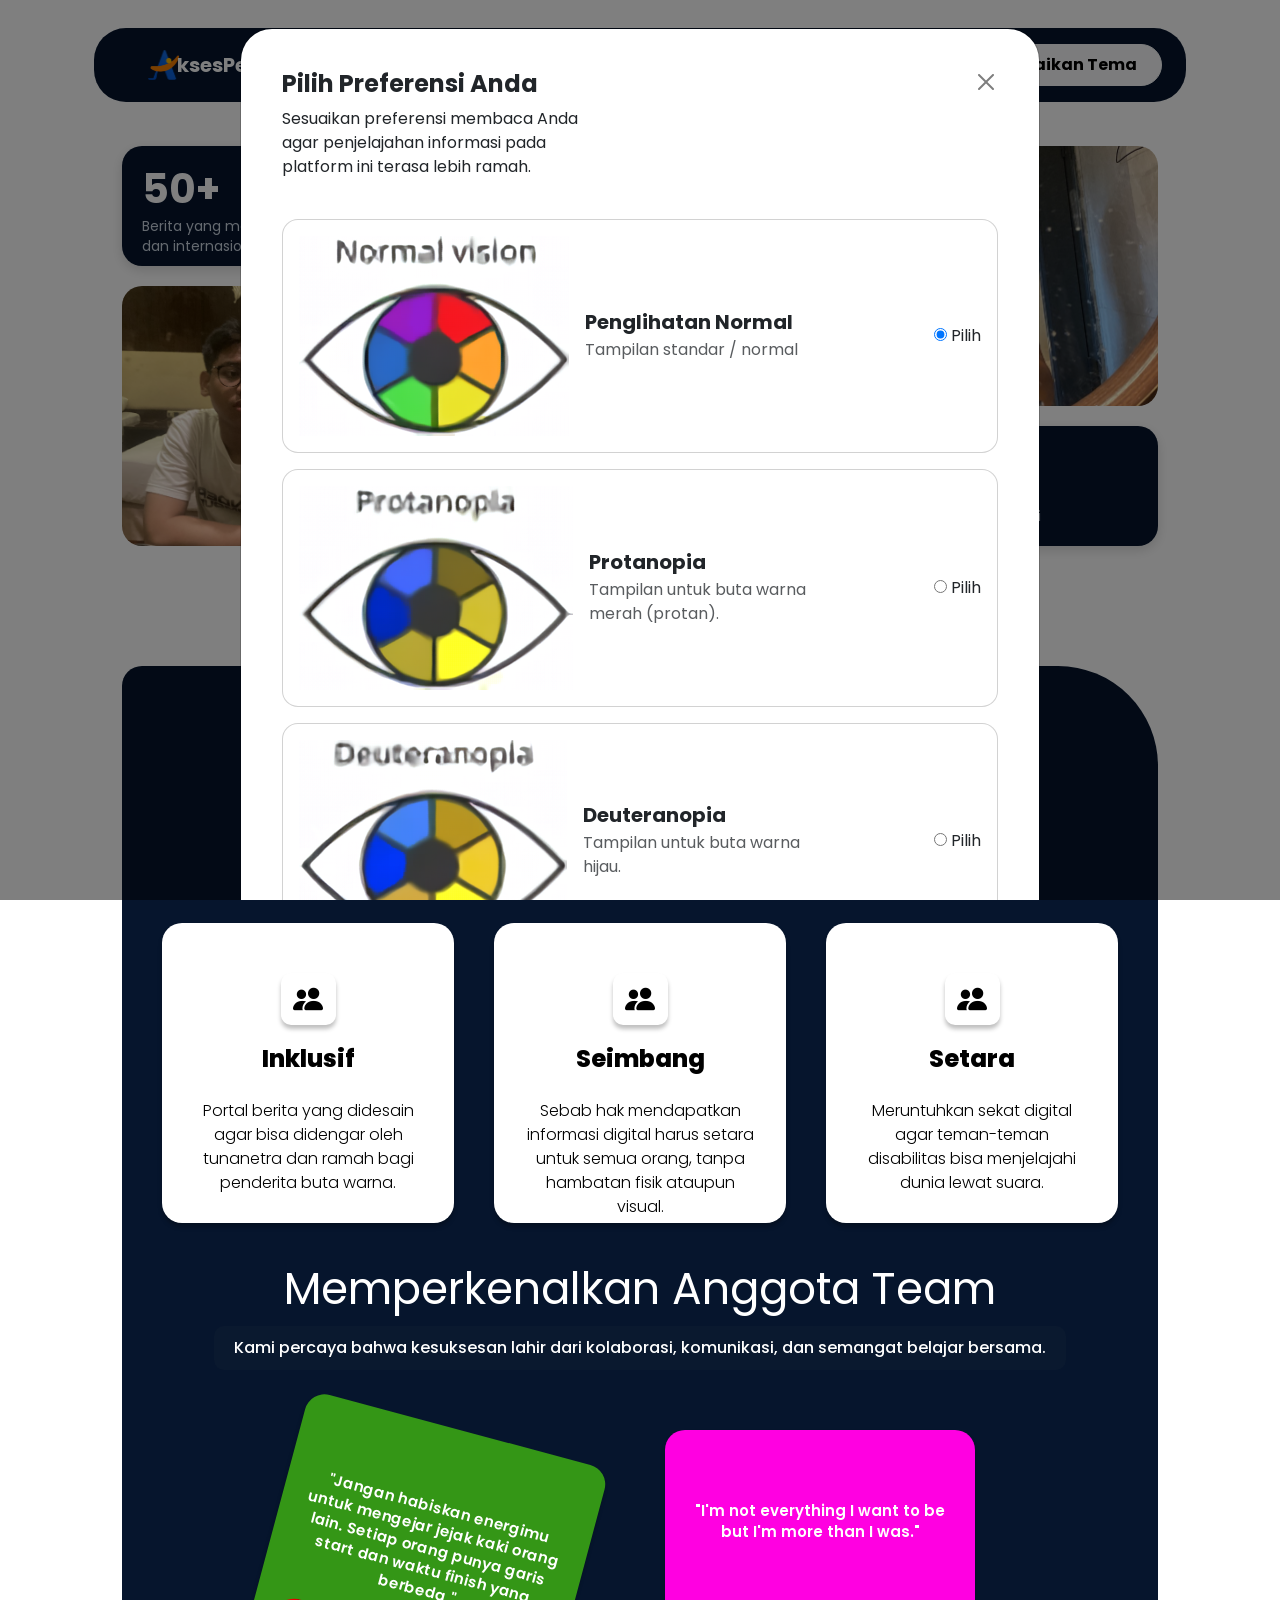
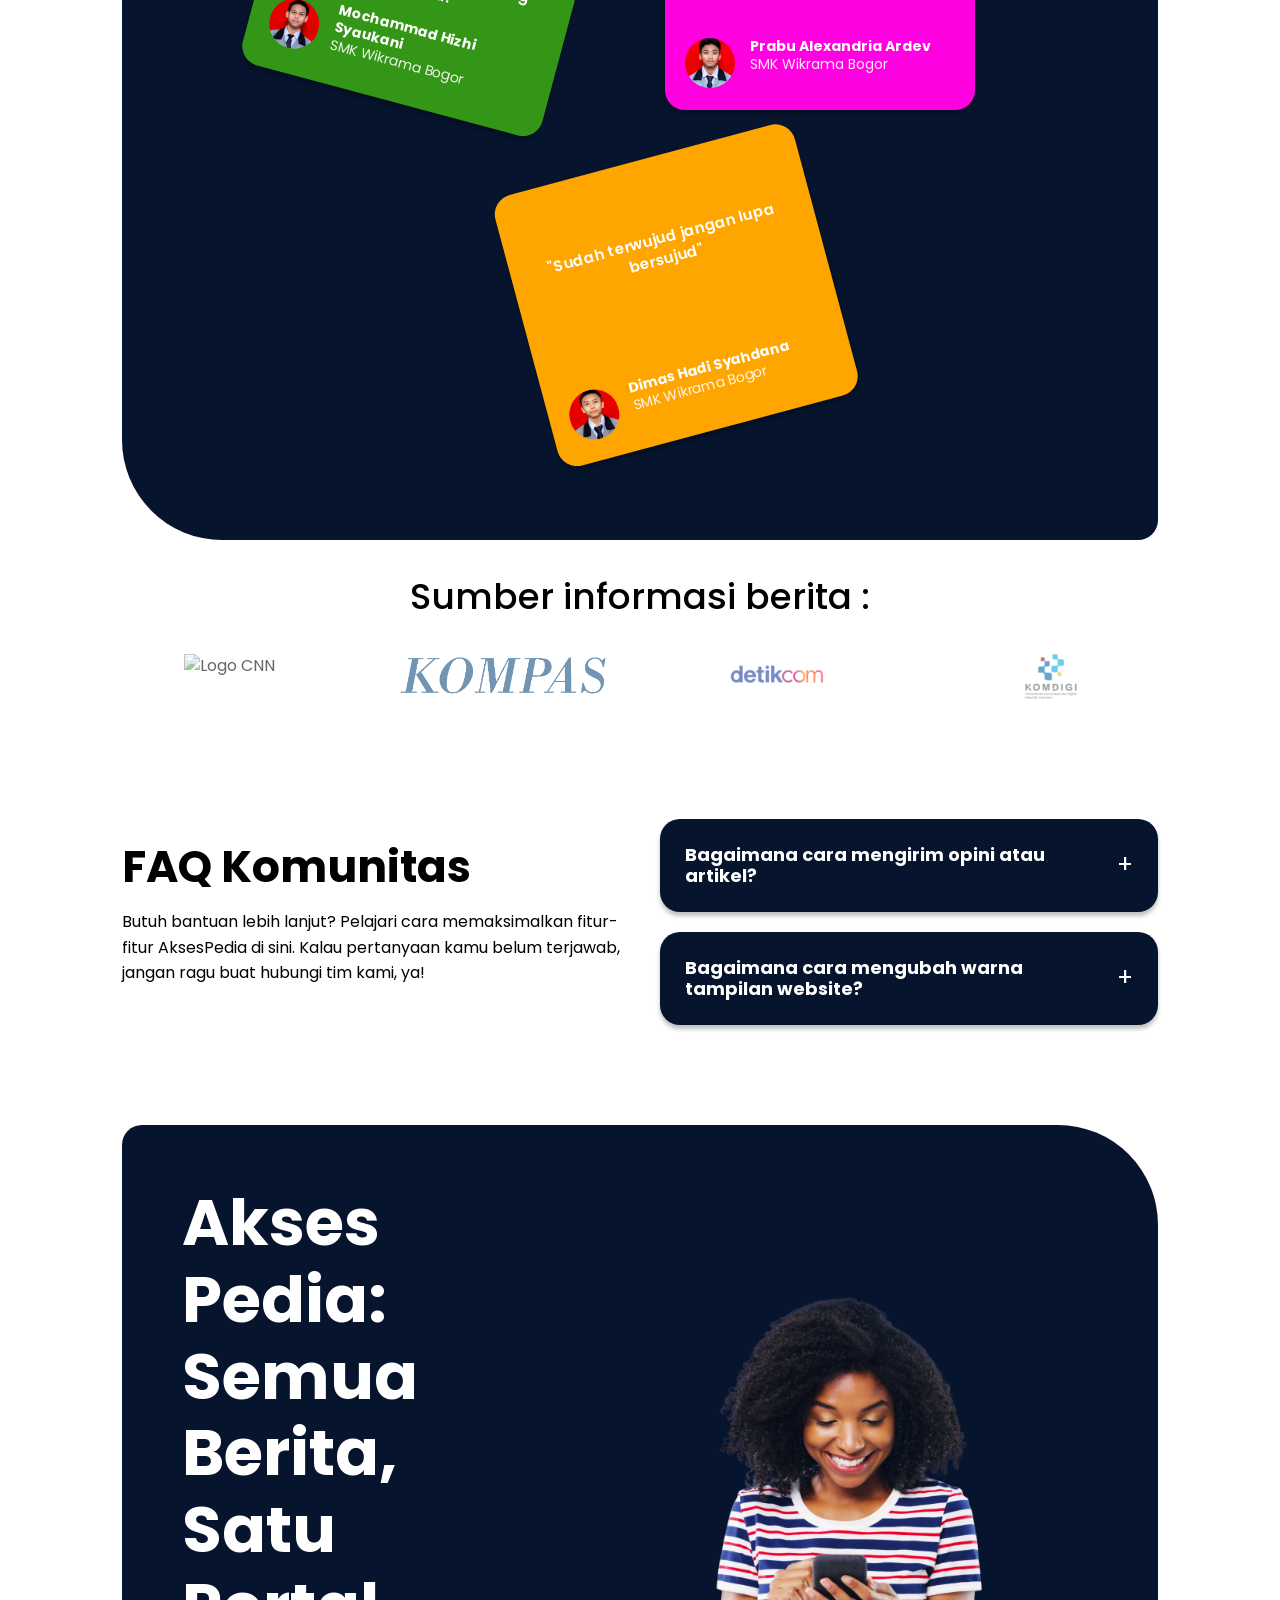
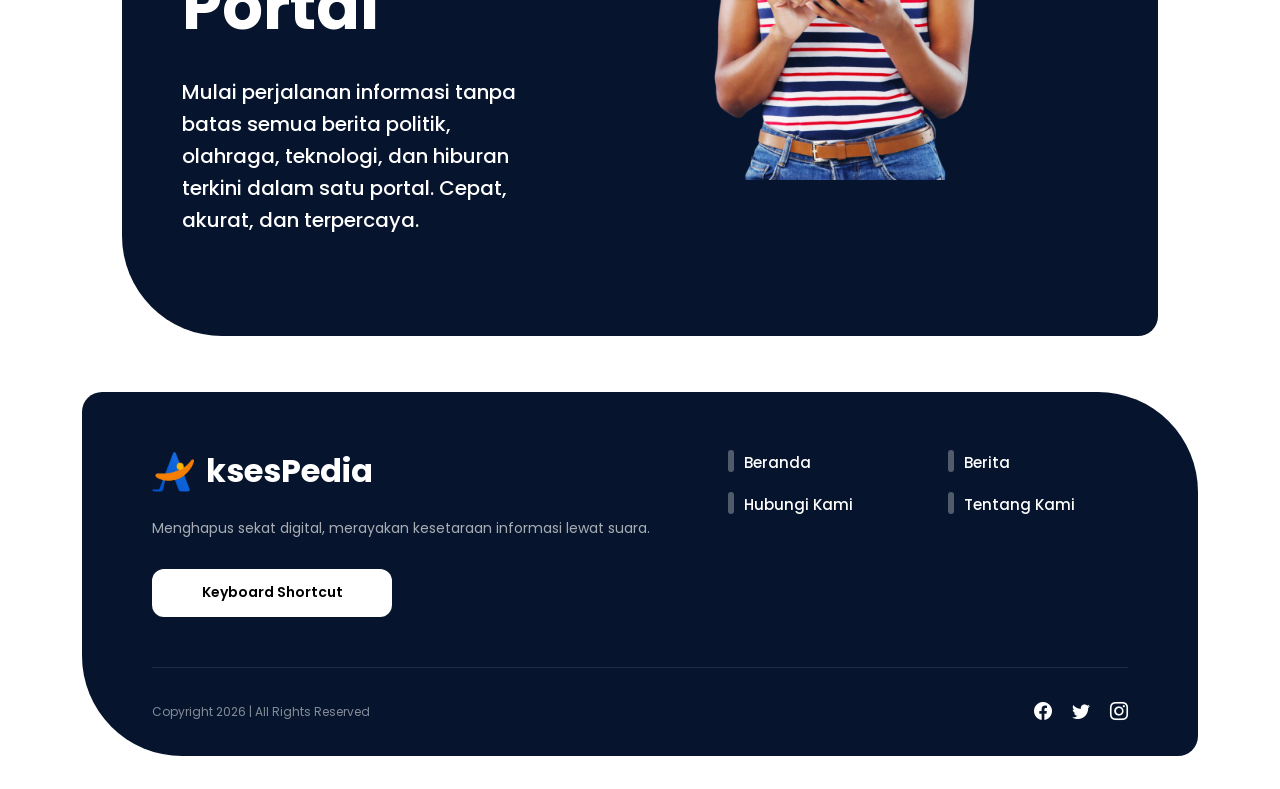
==== commit 69ed9ced: "FINALLLLY" ====
--- a/src/page/structure/about.html
+++ b/src/page/structure/about.html
@@ -26,7 +26,7 @@
     <!-- CDN bootstrap -->
     <link href="https://cdn.jsdelivr.net/npm/bootstrap@5.3.8/dist/css/bootstrap.min.css" rel="stylesheet"
         integrity="sha384-sRIl4kxILFvY47J16cr9ZwB07vP4J8+LH7qKQnuqkuIAvNWLzeN8tE5YBujZqJLB" crossorigin="anonymous">
-        <link rel="stylesheet" href="../../style/page/about.css" />
+    <link rel="stylesheet" href="../../style/page/about.css" />
 </head>
 
 
@@ -34,6 +34,8 @@
     <header class="container-sm">
         <navbar id="navbar" class="container-sm"></navbar>
     </header>
+
+    
 
     <main class="about-container" id="main"></main>
 
--- a/src/style/global.css
+++ b/src/style/global.css
@@ -9,6 +9,32 @@
   --icon-play: #06152d;
 
   --color-icon-about: black;
+
+  /* HERO VARIABLES */
+  --color-primary: linear-gradient(135deg, #1A3C6E 0%, #2B6CB0 100%);
+  --color-accent: #ff3b3b;
+  --color-accent-hover: #e63535;
+  --hero-title-color: #ffffff;
+  --hero-desc-color: rgba(255, 255, 255, 0.8);
+  --hero-label-color: rgba(255, 255, 255, 0.7);
+  --hero-links-bg: rgba(10, 25, 47, 0.3);
+  --hero-link-hover-bg: rgba(255, 255, 255, 0.08);
+  --hero-link-divider: rgba(255, 255, 255, 0.3);
+  --hero-btn-shadow: rgba(255, 59, 59, 0.3);
+  --hero-btn-shadow-hover: rgba(255, 59, 59, 0.4);
+  --card-secondary-bg: #f0f0f0;
+  --card-reaksi-hover: #f5f6f8;
+  --card-reaksi-date: #999;
+  --overlay-gradient: linear-gradient(transparent 30%, rgba(0, 0, 0, 0.85));
+
+  /* Card & UI Component Utilities */
+  --color-text-muted: #6B7280;
+  --color-border: #E5E7EB;
+  --color-card-bg: #FFFFFF;
+  --radius-card: 16px;
+  --shadow-card: 0 2px 12px rgba(0, 0, 0, 0.08);
+  --shadow-card-hover: 0 12px 28px rgba(0, 0, 0, 0.12);
+  --transition-smooth: 0.3s cubic-bezier(0.4, 0, 0.2, 1);
 }
 
 [data-theme="deuteranomali"] {
@@ -23,6 +49,16 @@
   --icon-play: #06152d;
 
   --color-icon-about: white;
+
+  /* HERO VARIABLES */
+  --color-primary: linear-gradient(135deg, #1A3C6E 0%, #2B6CB0 100%);
+  --color-accent: #ff3b3b;
+  --color-accent-hover: #e63535;
+  --hero-btn-shadow: rgba(255, 59, 59, 0.3);
+  --hero-btn-shadow-hover: rgba(255, 59, 59, 0.4);
+  --card-secondary-bg: #1a4a7a;
+  --card-reaksi-hover: rgba(255, 255, 255, 0.06);
+  --card-reaksi-date: rgba(255, 255, 255, 0.5);
 }
 
 [data-theme="protanomali"],
@@ -38,6 +74,16 @@
   --icon-play: #06152d;
 
   --color-icon-about: white;
+
+  /* HERO VARIABLES */
+  --color-primary: linear-gradient(135deg, #8CC8F0 0%, #5FA8D3 100%);
+  --color-accent: #FFD43B;
+  --color-accent-hover: #F4C430;
+  --hero-btn-shadow: rgba(255, 212, 59, 0.35);
+  --hero-btn-shadow-hover: rgba(255, 212, 59, 0.5);
+  --card-secondary-bg: #1a5580;
+  --card-reaksi-hover: rgba(255, 255, 255, 0.06);
+  --card-reaksi-date: rgba(255, 255, 255, 0.5);
 }
 
 [data-theme="deuteranopia"] {
@@ -52,6 +98,16 @@
   --icon-play: #06152d;
 
   --color-icon-about: white;
+
+  /* Hero variables */
+  --color-primary: linear-gradient(135deg, #1F6FFF 0%, #0052CC 100%);
+  --color-accent: #FF8A00;
+  --color-accent-hover: #E67700;
+  --hero-btn-shadow: rgba(255, 138, 0, 0.35);
+  --hero-btn-shadow-hover: rgba(255, 138, 0, 0.5);
+  --card-secondary-bg: #0a3570;
+  --card-reaksi-hover: rgba(255, 255, 255, 0.06);
+  --card-reaksi-date: rgba(255, 255, 255, 0.5);
 }
 
 [data-theme="tritanopia"] {
@@ -66,6 +122,16 @@
   --icon-play: white;
 
   --color-icon-about: black;
+
+  /* Hero variables */
+  --color-primary: linear-gradient(135deg, #FFF2B3 0%, #FFE082 100%);
+  --color-accent: #8B4513;
+  --color-accent-hover: #6D3410;
+  --hero-btn-shadow: rgba(139, 69, 19, 0.35);
+  --hero-btn-shadow-hover: rgba(139, 69, 19, 0.5);
+  --card-secondary-bg: #f0e0cc;
+  --card-reaksi-hover: #f5eee5;
+  --card-reaksi-date: #8a6040;
 }
 
 .kotak-warna {
@@ -112,4 +178,4 @@
     opacity: 1;
     transform: translateY(0) scale(1);
   }
-}
+}
--- a/src/style/page/about.css
+++ b/src/style/page/about.css
@@ -34,14 +34,14 @@
 .main-headline {
   font-size: 36px;
   font-weight: 500;
-  color: #000000;
+  color: var(--color-body-text);
   margin-bottom: 20px;
 }
 
 .main-tagline {
   font-size: 18px;
   font-weight: 400;
-  color: #000000;
+  color: var(--color-body-text);
   max-width: 850px;
   margin: 0 auto 40px;
   line-height: 1.5;
@@ -81,6 +81,7 @@
 }
 
 .stat-number {
+  padding-top: 30px;
   font-size: 48px;
   font-weight: 700;
   line-height: 1;
@@ -149,14 +150,15 @@
   background-color: #ffffff;
   color: #000000;
   border-radius: 20px;
-  padding: 60px 24px 30px;
+  padding: 30px 24px 30px;
+  padding-top: 100px;
   position: relative;
   box-shadow: 0px 4px 4px rgba(0, 0, 0, 0.25);
 }
 
 .feature-icon {
-  position: absolute;
-  top: -26px;
+  position: relative;
+  margin: 0;
   left: calc(50% - 27.5px);
   width: 55px;
   height: 52px;
@@ -164,15 +166,15 @@
   border-radius: 10px;
   color: var(--color-icon-about) !important;
   box-shadow: 0px 4px 4px rgba(0, 0, 0, 0.25);
-  background-position: center;
-  background-repeat: no-repeat;
-  background-size: 30px 30px;
+  display: flex;
+  align-items: center;
+  justify-content: center;
 }
 
 .feature-card h3 {
   font-size: 24px;
   font-weight: 800;
-  margin-bottom: 15px;
+  margin-bottom: 10px;
 }
 
 .feature-card p {
@@ -226,17 +228,60 @@
   color: #ffffff;
 }
 
+.source--info {
+  font-size: 36px;
+  font-weight: 500;
+  color: var(--color-body-text);
+  margin-bottom: 20px;
+}
+
+/* animasi kertas */
+@keyframes melambai-green {
+  0% { transform: rotate(8deg) translateY(3px) skewX(0deg); }
+  50% { transform: rotate(13deg) translateY(-4px) skewX(1deg); }
+  100% { transform: rotate(2deg) translateY(2px) skewX(-1deg); }
+}
+
+@keyframes melambai-magenta {
+  0% { transform: rotate(4deg) translateY(4px) skewX(0deg); }
+  50% { transform: rotate(-2deg) translateY(-5px) skewX(-1deg); }
+  100% { transform: rotate(2deg) translateY(3px) skewX(1deg); }
+}
+
+@keyframes melambai-orange {
+  0% { transform: rotate(-8deg) translateY(4px) skewX(0deg); }
+  50% { transform: rotate(-2deg) translateY(-5px) skewX(1deg); }
+  100% { transform: rotate(2deg) translateY(4px) skewX(-1deg); }
+}
+
 .card-green {
   background-color: #349616;
   transform: rotate(3deg);
-}
+  animation: melambai-green 4s ease-in-out infinite alternate;
+  transform-origin: top center; 
+}
+
 .card-magenta {
   background-color: #ff00e1;
   transform: none;
-}
+  animation: melambai-magenta 3.5s ease-in-out infinite alternate; 
+  transform-origin: top center;
+}
+
 .card-orange {
   background-color: #ffa500;
   transform: rotate(-3deg);
+  animation: melambai-orange 4.5s ease-in-out infinite alternate;
+  transform-origin: top center;
+}
+
+.quote-card {
+  transition: box-shadow 0.3s ease, transform 0.3s ease;
+}
+
+.quote-card:hover {
+  animation-play-state: paused;
+  box-shadow: 0px 15px 20px rgba(0, 0, 0, 0.35);
 }
 
 .quote-text {
@@ -244,6 +289,8 @@
   font-weight: 600;
   line-height: 1.4;
   margin-bottom: 20px;
+  text-align: center;
+  padding-top: 50px
 }
 
 .profile-area {
@@ -275,6 +322,7 @@
 .profile-info strong {
   font-weight: 700;
 }
+
 .profile-info span {
   font-weight: 400;
   opacity: 0.9;
@@ -299,6 +347,7 @@
   font-weight: 400;
   color: #010101;
   line-height: 1.6;
+  color: var(--color-body-text);
 }
 
 .faq-list {
@@ -391,9 +440,10 @@
 }
 
 .image-woman-phone {
-  width: 100%;
-  max-width: 400px;
-  height: 200px;
+  display: none;
+  width: 100%;
+  max-width: 500px;
+  height: 600px;
   object-fit: contain;
 }
 
@@ -504,20 +554,24 @@
     grid-column: 1;
     grid-row: 1;
   }
+
   .card-hifzhi {
     grid-column: 1;
     grid-row: 2 / span 2;
   }
+
   .card-middle {
     grid-column: 2;
     grid-row: 1 / span 3;
   }
+
   .card-prabu {
     grid-column: 3;
     grid-row: 1 / span 2;
     max-width: 100%;
     height: 100%;
   }
+
   .card-100 {
     grid-column: 3;
     grid-row: 3;
@@ -545,18 +599,26 @@
   .features-grid {
     grid-template-columns: repeat(3, 1fr);
     gap: 40px;
+    margin-top: 130px;
   }
 
   .feature-card {
     padding: 50px 30px 30px;
+    width:auto;
+    height: 300px;
+     
   }
 
   .feature-card h3 {
     font-size: 24px;
+    padding-top: 20px;
   }
 
   .feature-card p {
     font-size: 16px;
+    font-weight: 300;
+    padding-top: 15px;
+    text-align: center;
   }
 
   .team-quotes-section {
@@ -588,9 +650,11 @@
   .card-green {
     transform: rotate(15deg);
   }
+
   .card-magenta {
     transform: none;
   }
+
   .card-orange {
     transform: rotate(-15deg);
   }
@@ -662,6 +726,7 @@
   }
 
   .image-woman-phone {
+    display: block;
     width: 500px;
     height: 600px;
     object-fit: contain;
@@ -670,4 +735,4 @@
   .logo-swiper .swiper-slide img {
     max-height: 45px;
   }
-}
+}
